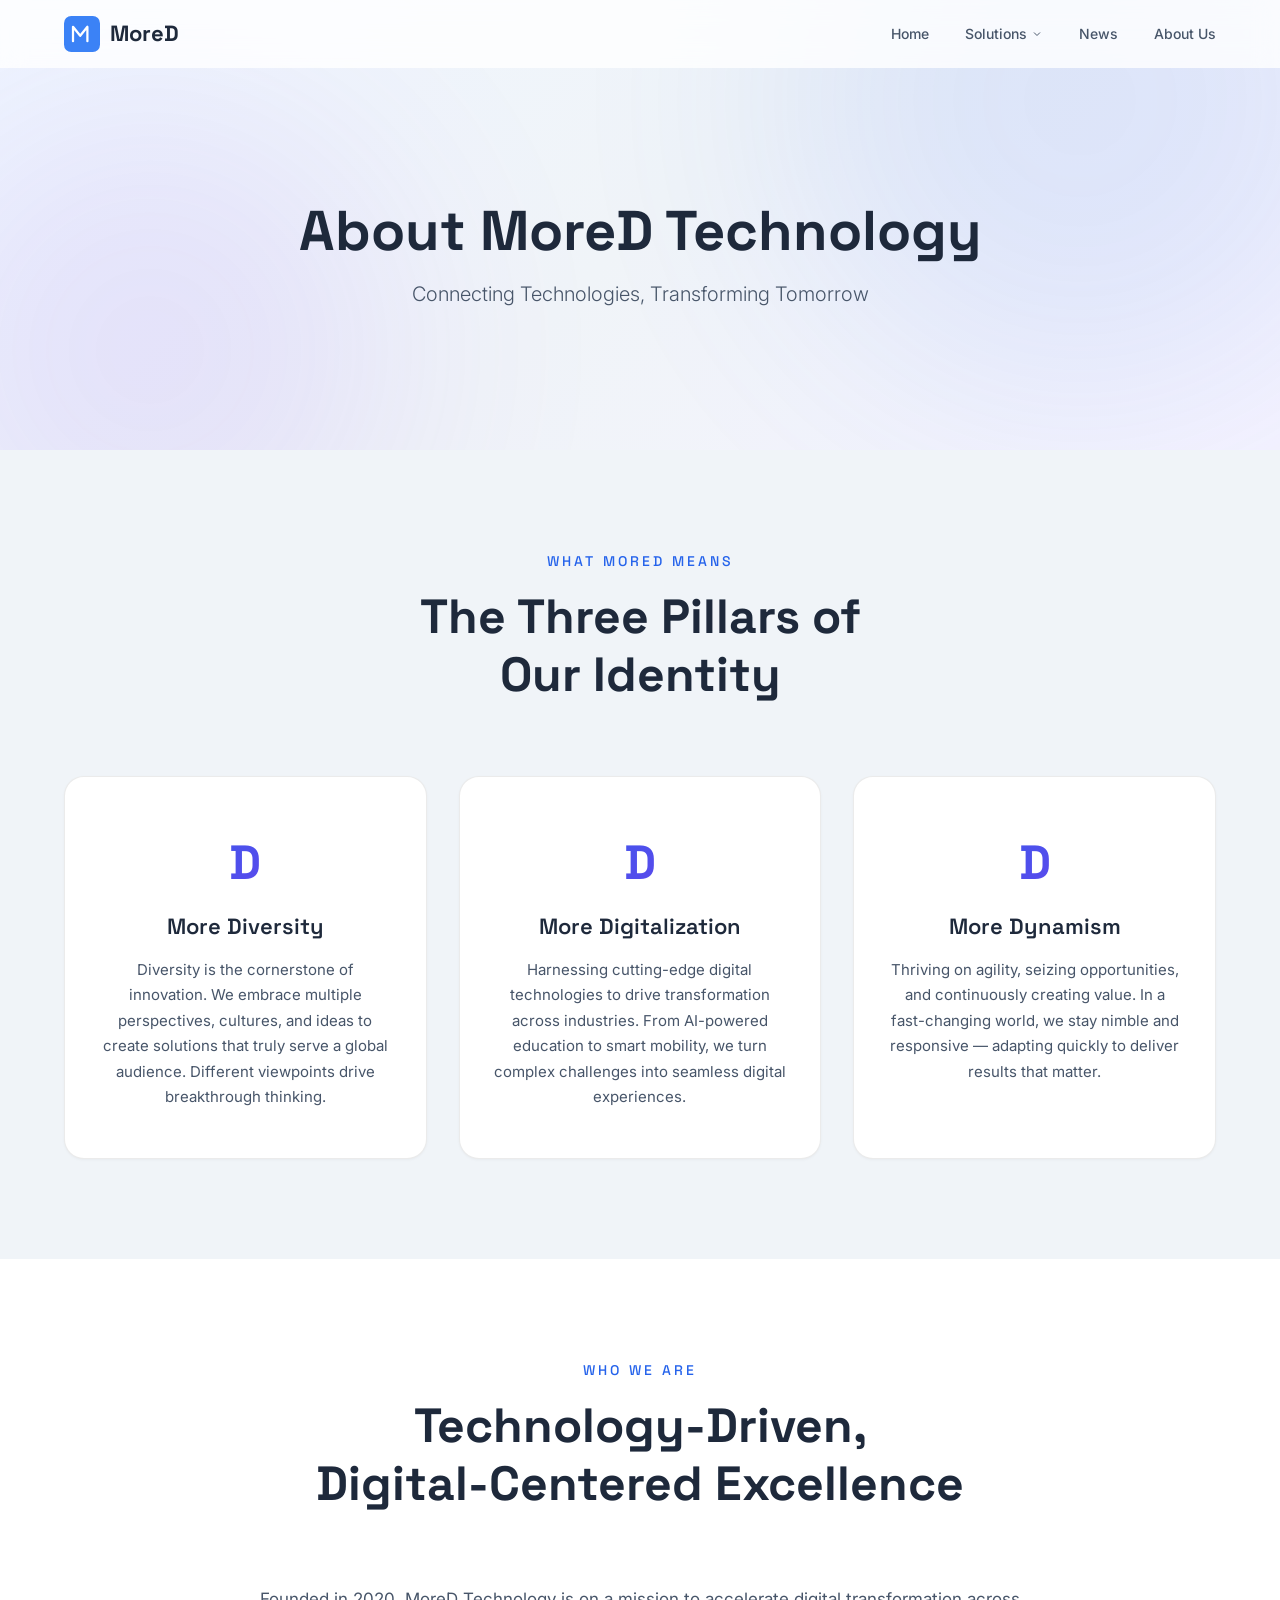
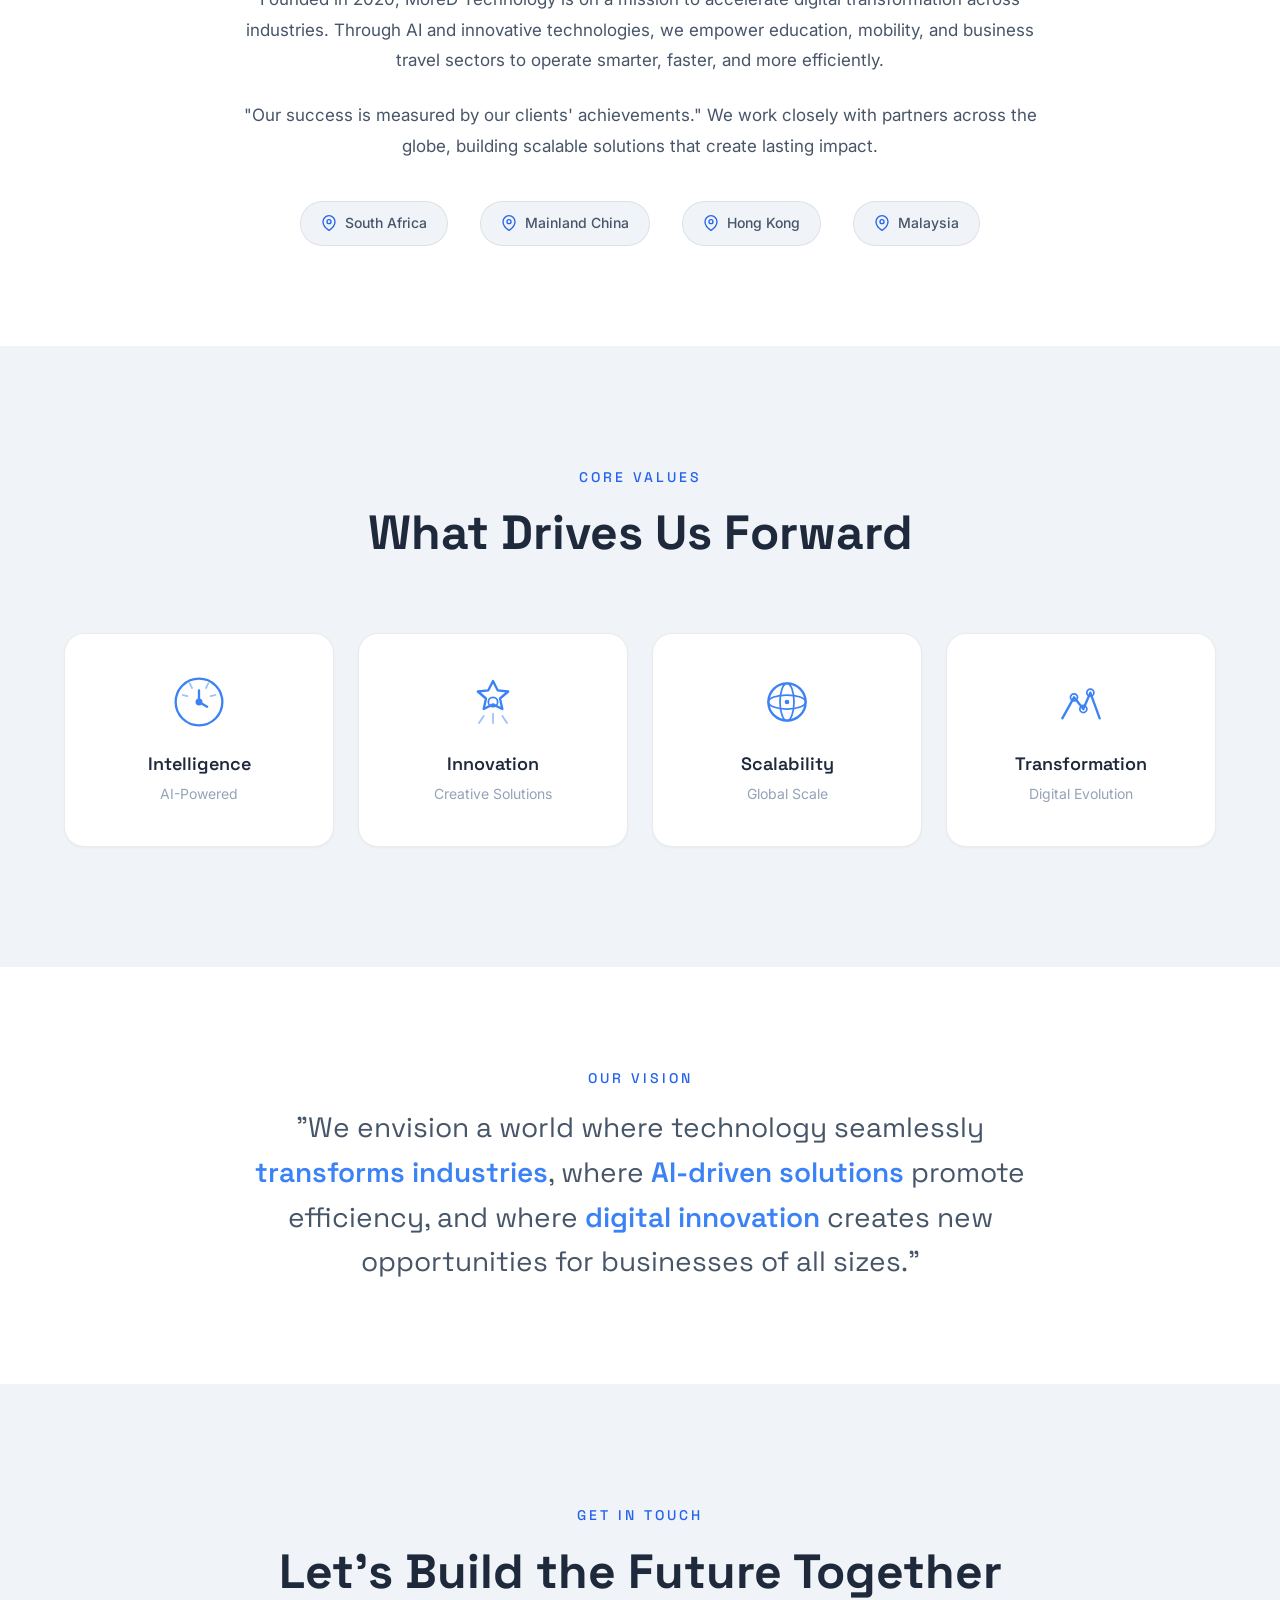
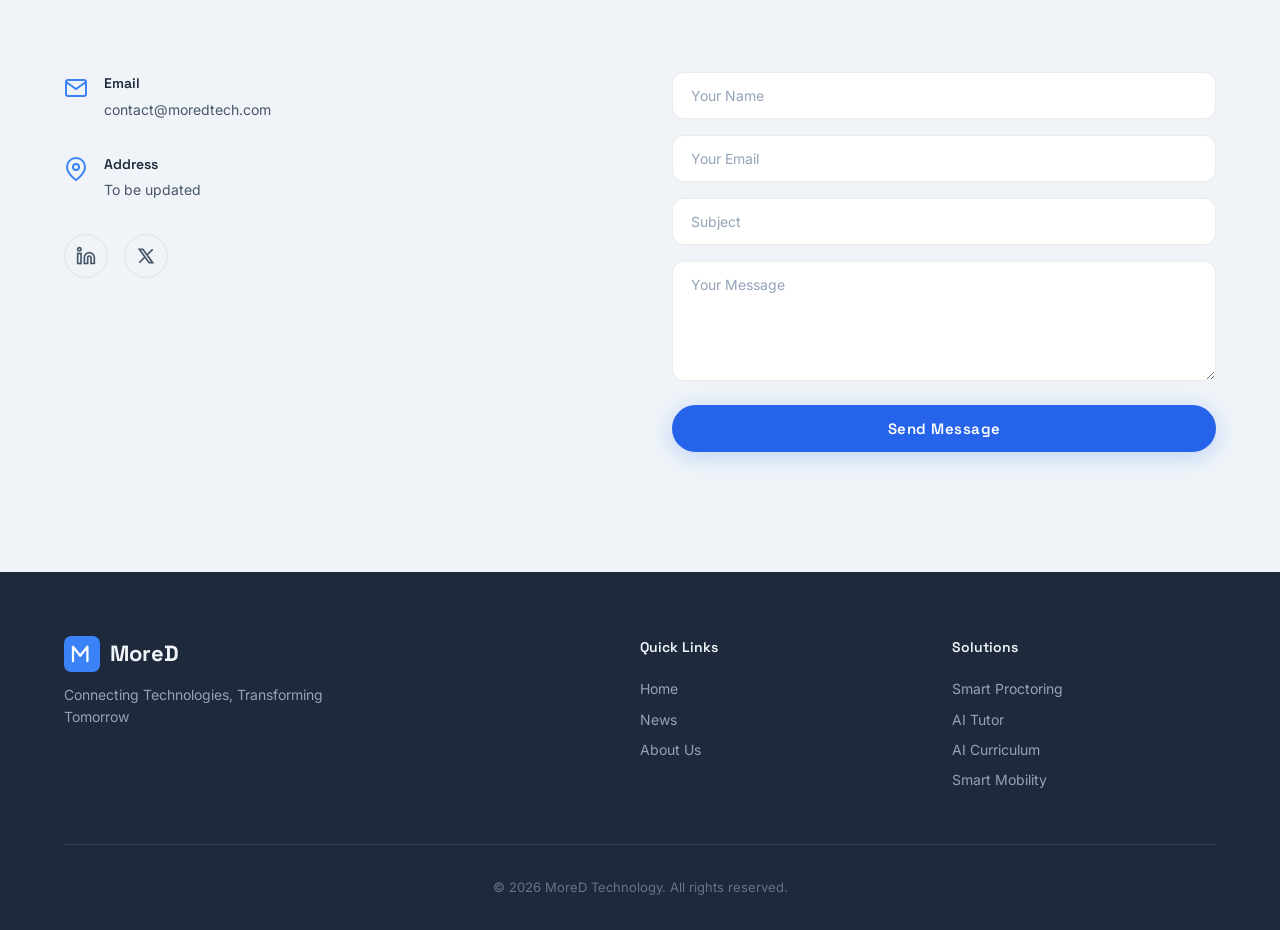
==== about.html @ 64ba4941 "MoreD Technology website - solutions with real data + news timeline gallery" ====
<!DOCTYPE html>
<html lang="en">
<head>
    <meta charset="UTF-8">
    <meta name="viewport" content="width=device-width, initial-scale=1.0">
    <title>About Us — MoreD Technology</title>
    <meta name="description" content="Learn about MoreD Technology — More Diversity, More Digitalization, More Dynamism. Connecting technologies, transforming tomorrow.">
    <link rel="preconnect" href="https://fonts.googleapis.com">
    <link rel="preconnect" href="https://fonts.gstatic.com" crossorigin>
    <link href="https://fonts.googleapis.com/css2?family=Inter:wght@300;400;500;600;700&family=Space+Grotesk:wght@400;500;600;700&display=swap" rel="stylesheet">
    <link rel="stylesheet" href="css/style.css">
    <link rel="stylesheet" href="css/solution.css">
    <style>
        /* About Page Specific Styles */
        .about-hero {
            position: relative;
            min-height: 50vh;
            display: flex;
            align-items: center;
            justify-content: center;
            overflow: hidden;
            background: linear-gradient(135deg, #eff6ff 0%, #f0f4f8 50%, #f5f3ff 100%);
        }

        .about-hero-bg {
            position: absolute;
            inset: 0;
            overflow: hidden;
        }

        .about-hero-bg .hero-gradient {
            opacity: 0.1;
        }

        .about-hero-content {
            position: relative;
            z-index: 1;
            text-align: center;
            padding: 120px 24px 60px;
            max-width: 800px;
            margin: 0 auto;
        }

        .about-hero-title {
            font-family: var(--font-heading);
            font-size: clamp(36px, 6vw, 56px);
            font-weight: 700;
            line-height: 1.1;
            margin-bottom: 16px;
            color: var(--text-primary);
        }

        .about-hero-subtitle {
            font-size: clamp(16px, 2.5vw, 20px);
            color: var(--text-secondary);
            font-weight: 300;
        }

        /* MoreD Meaning Section */
        .meaning-section {
            background: var(--bg-secondary);
            padding: 100px 0;
        }

        .meaning-grid {
            display: grid;
            grid-template-columns: repeat(3, 1fr);
            gap: 32px;
            margin-top: 64px;
        }

        .meaning-card {
            text-align: center;
            padding: 48px 32px;
            background: #ffffff;
            border: 1px solid var(--border);
            border-radius: var(--radius-lg);
            transition: var(--transition);
            position: relative;
            overflow: hidden;
            box-shadow: 0 1px 3px rgba(0, 0, 0, 0.04);
        }

        .meaning-card::before {
            content: '';
            position: absolute;
            top: 0;
            left: 0;
            right: 0;
            height: 3px;
            background: linear-gradient(90deg, var(--gradient-1), var(--gradient-2));
            opacity: 0;
            transition: var(--transition);
        }

        .meaning-card:hover {
            background: rgba(37, 99, 235, 0.04);
            border-color: rgba(37, 99, 235, 0.2);
            transform: translateY(-4px);
        }

        .meaning-card:hover::before {
            opacity: 1;
        }

        .meaning-letter {
            font-family: var(--font-heading);
            font-size: 48px;
            font-weight: 700;
            background: linear-gradient(135deg, var(--accent) 0%, var(--gradient-2) 100%);
            -webkit-background-clip: text;
            -webkit-text-fill-color: transparent;
            background-clip: text;
            margin-bottom: 8px;
        }

        .meaning-card h3 {
            font-family: var(--font-heading);
            font-size: 22px;
            font-weight: 600;
            margin-bottom: 12px;
            color: var(--text-primary);
        }

        .meaning-card p {
            font-size: 15px;
            color: var(--text-secondary);
            line-height: 1.7;
        }

        /* Company Info Section */
        .company-section {
            background: var(--bg-primary);
            padding: 100px 0;
        }

        .company-content {
            max-width: 800px;
            margin: 0 auto;
            text-align: center;
        }

        .company-content p {
            font-size: 17px;
            color: var(--text-secondary);
            line-height: 1.8;
            margin-bottom: 24px;
        }

        .company-locations {
            display: flex;
            justify-content: center;
            flex-wrap: wrap;
            gap: 16px 32px;
            margin-top: 40px;
        }

        .location-tag {
            display: flex;
            align-items: center;
            gap: 8px;
            padding: 10px 20px;
            background: var(--bg-secondary);
            border: 1px solid var(--border);
            border-radius: 50px;
            font-size: 14px;
            color: var(--text-secondary);
            font-weight: 500;
        }

        .location-tag svg {
            width: 16px;
            height: 16px;
            color: var(--accent);
        }

        @media (max-width: 768px) {
            .meaning-grid {
                grid-template-columns: 1fr;
            }

            .meaning-card {
                padding: 36px 24px;
            }
        }
    </style>
</head>
<body>
    <!-- Header -->
    <header class="header" id="header">
        <div class="header-container">
            <a href="index.html" class="logo">
                <svg class="logo-icon" viewBox="0 0 40 40" fill="none" xmlns="http://www.w3.org/2000/svg">
                    <rect width="40" height="40" rx="8" fill="#3b82f6"/>
                    <path d="M10 28V12l8 10 8-10v16" stroke="#fff" stroke-width="2.5" stroke-linecap="round" stroke-linejoin="round"/>
                </svg>
                <span class="logo-text">MoreD</span>
            </a>
            <nav class="nav">
                <a href="index.html" class="nav-link">Home</a>
                <div class="nav-item">
                    <a href="index.html#solutions" class="nav-link">Solutions <svg class="dropdown-arrow" viewBox="0 0 24 24" fill="none" stroke="currentColor" stroke-width="2"><path d="M6 9l6 6 6-6"/></svg></a>
                    <div class="dropdown-menu">
                        <div class="dropdown-group-title">AI + Education</div>
                        <a href="solutions/smart-proctoring.html" class="dropdown-link">Smart Proctoring</a>
                        <a href="solutions/ai-tutor.html" class="dropdown-link">AI Tutor</a>
                        <a href="solutions/ai-curriculum.html" class="dropdown-link">AI Curriculum</a>
                        <div class="dropdown-divider"></div>
                        <div class="dropdown-group-title">Smart Mobility</div>
                        <a href="solutions/ride-hailing.html" class="dropdown-link">Ride-Hailing Platform <span class="badge-soon">Coming Soon</span></a>
                        <div class="dropdown-divider"></div>
                        <div class="dropdown-group-title">Online Travel</div>
                        <a href="solutions/business-travel.html" class="dropdown-link">Business Travel Platform <span class="badge-soon">Coming Soon</span></a>
                    </div>
                </div>
                <a href="news.html" class="nav-link">News</a>
                <a href="about.html" class="nav-link active">About Us</a>
            </nav>
            <button class="mobile-toggle" id="mobile-toggle" aria-label="Toggle navigation">
                <span></span>
                <span></span>
                <span></span>
            </button>
        </div>
    </header>

    <!-- Mobile Nav -->
    <div class="mobile-nav" id="mobile-nav">
        <a href="index.html" class="mobile-nav-link">Home</a>
        <div class="mobile-nav-item">
            <button class="mobile-nav-toggle" id="mobile-solutions-toggle">Solutions <svg class="dropdown-arrow" viewBox="0 0 24 24" fill="none" stroke="currentColor" stroke-width="2"><path d="M6 9l6 6 6-6"/></svg></button>
            <div class="mobile-submenu" id="mobile-submenu">
                <span class="mobile-submenu-title">AI + Education</span>
                <a href="solutions/smart-proctoring.html">Smart Proctoring</a>
                <a href="solutions/ai-tutor.html">AI Tutor</a>
                <a href="solutions/ai-curriculum.html">AI Curriculum</a>
                <span class="mobile-submenu-title">Smart Mobility</span>
                <a href="solutions/ride-hailing.html">Ride-Hailing Platform</a>
                <span class="mobile-submenu-title">Online Travel</span>
                <a href="solutions/business-travel.html">Business Travel Platform</a>
            </div>
        </div>
        <a href="news.html" class="mobile-nav-link">News</a>
        <a href="about.html" class="mobile-nav-link">About Us</a>
    </div>

    <!-- Hero -->
    <section class="about-hero">
        <div class="about-hero-bg">
            <div class="hero-gradient hero-gradient-1"></div>
            <div class="hero-gradient hero-gradient-2"></div>
        </div>
        <div class="about-hero-content">
            <h1 class="about-hero-title fade-in">About MoreD Technology</h1>
            <p class="about-hero-subtitle fade-in">Connecting Technologies, Transforming Tomorrow</p>
        </div>
    </section>

    <!-- MoreD Meaning -->
    <section class="meaning-section">
        <div class="container">
            <div class="section-header">
                <p class="section-tag fade-in">What MoreD Means</p>
                <h2 class="section-title fade-in">The Three Pillars of<br>Our Identity</h2>
            </div>
            <div class="meaning-grid">
                <div class="meaning-card fade-in">
                    <div class="meaning-letter">D</div>
                    <h3>More Diversity</h3>
                    <p>Diversity is the cornerstone of innovation. We embrace multiple perspectives, cultures, and ideas to create solutions that truly serve a global audience. Different viewpoints drive breakthrough thinking.</p>
                </div>
                <div class="meaning-card fade-in">
                    <div class="meaning-letter">D</div>
                    <h3>More Digitalization</h3>
                    <p>Harnessing cutting-edge digital technologies to drive transformation across industries. From AI-powered education to smart mobility, we turn complex challenges into seamless digital experiences.</p>
                </div>
                <div class="meaning-card fade-in">
                    <div class="meaning-letter">D</div>
                    <h3>More Dynamism</h3>
                    <p>Thriving on agility, seizing opportunities, and continuously creating value. In a fast-changing world, we stay nimble and responsive — adapting quickly to deliver results that matter.</p>
                </div>
            </div>
        </div>
    </section>

    <!-- Company Overview -->
    <section class="company-section">
        <div class="container">
            <div class="section-header">
                <p class="section-tag fade-in">Who We Are</p>
                <h2 class="section-title fade-in">Technology-Driven,<br>Digital-Centered Excellence</h2>
            </div>
            <div class="company-content">
                <p class="fade-in">Founded in 2020, MoreD Technology is on a mission to accelerate digital transformation across industries. Through AI and innovative technologies, we empower education, mobility, and business travel sectors to operate smarter, faster, and more efficiently.</p>
                <p class="fade-in">"Our success is measured by our clients' achievements." We work closely with partners across the globe, building scalable solutions that create lasting impact.</p>
                <div class="company-locations fade-in">
                    <span class="location-tag">
                        <svg viewBox="0 0 24 24" fill="none" stroke="currentColor" stroke-width="2"><path d="M21 10c0 7-9 13-9 13s-9-6-9-13a9 9 0 0118 0z"/><circle cx="12" cy="10" r="3"/></svg>
                        South Africa
                    </span>
                    <span class="location-tag">
                        <svg viewBox="0 0 24 24" fill="none" stroke="currentColor" stroke-width="2"><path d="M21 10c0 7-9 13-9 13s-9-6-9-13a9 9 0 0118 0z"/><circle cx="12" cy="10" r="3"/></svg>
                        Mainland China
                    </span>
                    <span class="location-tag">
                        <svg viewBox="0 0 24 24" fill="none" stroke="currentColor" stroke-width="2"><path d="M21 10c0 7-9 13-9 13s-9-6-9-13a9 9 0 0118 0z"/><circle cx="12" cy="10" r="3"/></svg>
                        Hong Kong
                    </span>
                    <span class="location-tag">
                        <svg viewBox="0 0 24 24" fill="none" stroke="currentColor" stroke-width="2"><path d="M21 10c0 7-9 13-9 13s-9-6-9-13a9 9 0 0118 0z"/><circle cx="12" cy="10" r="3"/></svg>
                        Malaysia
                    </span>
                </div>
            </div>
        </div>
    </section>

    <!-- Core Values -->
    <section class="section about" id="values">
        <div class="container">
            <div class="section-header">
                <p class="section-tag fade-in">Core Values</p>
                <h2 class="section-title fade-in">What Drives Us Forward</h2>
            </div>
            <div class="about-content">
                <div class="about-grid">
                    <div class="about-card fade-in">
                        <div class="about-card-icon">
                            <svg viewBox="0 0 48 48" fill="none" xmlns="http://www.w3.org/2000/svg">
                                <circle cx="24" cy="24" r="20" stroke="#3b82f6" stroke-width="2"/>
                                <path d="M24 14v10l7 4" stroke="#3b82f6" stroke-width="2" stroke-linecap="round"/>
                                <circle cx="24" cy="24" r="3" fill="#3b82f6"/>
                                <path d="M16 8l2 4M32 8l-2 4M10 18l4 1M38 18l-4 1" stroke="#3b82f6" stroke-width="1.5" stroke-linecap="round" opacity="0.5"/>
                            </svg>
                        </div>
                        <h3>Intelligence</h3>
                        <p>AI-Powered</p>
                    </div>
                    <div class="about-card fade-in">
                        <div class="about-card-icon">
                            <svg viewBox="0 0 48 48" fill="none" xmlns="http://www.w3.org/2000/svg">
                                <path d="M24 6l4 8 9 1-7 6 2 9-8-4-8 4 2-9-7-6 9-1z" stroke="#3b82f6" stroke-width="2" stroke-linejoin="round"/>
                                <circle cx="24" cy="24" r="4" stroke="#3b82f6" stroke-width="1.5"/>
                                <path d="M24 34v8M16 36l-4 6M32 36l4 6" stroke="#3b82f6" stroke-width="1.5" stroke-linecap="round" opacity="0.5"/>
                            </svg>
                        </div>
                        <h3>Innovation</h3>
                        <p>Creative Solutions</p>
                    </div>
                    <div class="about-card fade-in">
                        <div class="about-card-icon">
                            <svg viewBox="0 0 48 48" fill="none" xmlns="http://www.w3.org/2000/svg">
                                <circle cx="24" cy="24" r="16" stroke="#3b82f6" stroke-width="2"/>
                                <ellipse cx="24" cy="24" rx="16" ry="6" stroke="#3b82f6" stroke-width="1.5"/>
                                <ellipse cx="24" cy="24" rx="6" ry="16" stroke="#3b82f6" stroke-width="1.5"/>
                                <circle cx="24" cy="24" r="2" fill="#3b82f6"/>
                            </svg>
                        </div>
                        <h3>Scalability</h3>
                        <p>Global Scale</p>
                    </div>
                    <div class="about-card fade-in">
                        <div class="about-card-icon">
                            <svg viewBox="0 0 48 48" fill="none" xmlns="http://www.w3.org/2000/svg">
                                <path d="M8 38L18 20l8 10 6-14 8 22" stroke="#3b82f6" stroke-width="2" stroke-linecap="round" stroke-linejoin="round"/>
                                <circle cx="18" cy="20" r="3" stroke="#3b82f6" stroke-width="1.5"/>
                                <circle cx="26" cy="30" r="3" stroke="#3b82f6" stroke-width="1.5"/>
                                <circle cx="32" cy="16" r="3" stroke="#3b82f6" stroke-width="1.5"/>
                            </svg>
                        </div>
                        <h3>Transformation</h3>
                        <p>Digital Evolution</p>
                    </div>
                </div>
            </div>
        </div>
    </section>

    <!-- Vision -->
    <section class="section vision">
        <div class="container">
            <div class="vision-content fade-in">
                <p class="section-tag">Our Vision</p>
                <blockquote class="vision-quote">
                    "We envision a world where technology seamlessly <strong>transforms industries</strong>, where <strong>AI-driven solutions</strong> promote efficiency, and where <strong>digital innovation</strong> creates new opportunities for businesses of all sizes."
                </blockquote>
            </div>
        </div>
    </section>

    <!-- Contact Section -->
    <section class="section contact" id="contact">
        <div class="container">
            <div class="section-header">
                <p class="section-tag fade-in">Get in Touch</p>
                <h2 class="section-title fade-in">Let's Build the Future Together</h2>
            </div>
            <div class="contact-grid">
                <div class="contact-info fade-in">
                    <div class="contact-item">
                        <div class="contact-item-icon">
                            <svg viewBox="0 0 24 24" fill="none" stroke="#3b82f6" stroke-width="2">
                                <path d="M4 4h16c1.1 0 2 .9 2 2v12c0 1.1-.9 2-2 2H4c-1.1 0-2-.9-2-2V6c0-1.1.9-2 2-2z"/>
                                <path d="M22 6l-10 7L2 6"/>
                            </svg>
                        </div>
                        <div>
                            <h4>Email</h4>
                            <p>contact@moredtech.com</p>
                        </div>
                    </div>
                    <div class="contact-item">
                        <div class="contact-item-icon">
                            <svg viewBox="0 0 24 24" fill="none" stroke="#3b82f6" stroke-width="2">
                                <path d="M21 10c0 7-9 13-9 13s-9-6-9-13a9 9 0 0118 0z"/>
                                <circle cx="12" cy="10" r="3"/>
                            </svg>
                        </div>
                        <div>
                            <h4>Address</h4>
                            <p>To be updated</p>
                        </div>
                    </div>
                    <div class="contact-socials">
                        <a href="#" class="social-link" aria-label="LinkedIn">
                            <svg viewBox="0 0 24 24" fill="none" stroke="currentColor" stroke-width="2">
                                <path d="M16 8a6 6 0 016 6v7h-4v-7a2 2 0 00-4 0v7h-4v-7a6 6 0 016-6z"/>
                                <rect x="2" y="9" width="4" height="12"/>
                                <circle cx="4" cy="4" r="2"/>
                            </svg>
                        </a>
                        <a href="#" class="social-link" aria-label="Twitter">
                            <svg viewBox="0 0 24 24" fill="none" stroke="currentColor" stroke-width="2">
                                <path d="M4 4l11.733 16H20L8.267 4H4zM4 20l6.768-6.768M13.232 10.768L20 4"/>
                            </svg>
                        </a>
                    </div>
                </div>
                <form class="contact-form fade-in" id="contact-form">
                    <div class="form-group">
                        <input type="text" id="name" name="name" placeholder="Your Name" required>
                    </div>
                    <div class="form-group">
                        <input type="email" id="email" name="email" placeholder="Your Email" required>
                    </div>
                    <div class="form-group">
                        <input type="text" id="subject" name="subject" placeholder="Subject">
                    </div>
                    <div class="form-group">
                        <textarea id="message" name="message" rows="5" placeholder="Your Message" required></textarea>
                    </div>
                    <button type="submit" class="btn btn-primary btn-full">Send Message</button>
                </form>
            </div>
        </div>
    </section>

    <!-- Footer -->
    <footer class="footer">
        <div class="container">
            <div class="footer-grid">
                <div class="footer-brand">
                    <a href="index.html" class="logo">
                        <svg class="logo-icon" viewBox="0 0 40 40" fill="none" xmlns="http://www.w3.org/2000/svg">
                            <rect width="40" height="40" rx="8" fill="#3b82f6"/>
                            <path d="M10 28V12l8 10 8-10v16" stroke="#fff" stroke-width="2.5" stroke-linecap="round" stroke-linejoin="round"/>
                        </svg>
                        <span class="logo-text">MoreD</span>
                    </a>
                    <p class="footer-tagline">Connecting Technologies, Transforming Tomorrow</p>
                </div>
                <div class="footer-links">
                    <h4>Quick Links</h4>
                    <a href="index.html">Home</a>
                    <a href="news.html">News</a>
                    <a href="about.html">About Us</a>
                </div>
                <div class="footer-links">
                    <h4>Solutions</h4>
                    <a href="solutions/smart-proctoring.html">Smart Proctoring</a>
                    <a href="solutions/ai-tutor.html">AI Tutor</a>
                    <a href="solutions/ai-curriculum.html">AI Curriculum</a>
                    <a href="solutions/ride-hailing.html">Smart Mobility</a>
                </div>
            </div>
            <div class="footer-bottom">
                <p>&copy; 2026 MoreD Technology. All rights reserved.</p>
            </div>
        </div>
    </footer>

    <script src="js/main.js"></script>
</body>
</html>
---- css/style.css ----
/* ===========================
   CSS Variables & Reset
   =========================== */
:root {
    --bg-primary: #ffffff;
    --bg-secondary: #f0f4f8;
    --bg-card: #ffffff;
    --bg-card-hover: #f0f4f8;
    --text-primary: #1e293b;
    --text-secondary: #475569;
    --text-muted: #94a3b8;
    --accent: #2563eb;
    --accent-light: #3b82f6;
    --accent-dark: #1d4ed8;
    --gradient-1: #2563eb;
    --gradient-2: #7c3aed;
    --gradient-3: #0891b2;
    --border: rgba(0, 0, 0, 0.08);
    --radius: 12px;
    --radius-lg: 20px;
    --transition: 0.3s cubic-bezier(0.4, 0, 0.2, 1);
    --font-body: 'Inter', -apple-system, BlinkMacSystemFont, sans-serif;
    --font-heading: 'Space Grotesk', 'Inter', sans-serif;
}

*,
*::before,
*::after {
    margin: 0;
    padding: 0;
    box-sizing: border-box;
}

html {
    scroll-behavior: smooth;
    scroll-padding-top: 80px;
}

body {
    font-family: var(--font-body);
    background: var(--bg-primary);
    color: var(--text-primary);
    line-height: 1.6;
    -webkit-font-smoothing: antialiased;
    overflow-x: hidden;
}

a {
    color: inherit;
    text-decoration: none;
}

img {
    max-width: 100%;
    display: block;
}

/* ===========================
   Layout
   =========================== */
.container {
    max-width: 1200px;
    margin: 0 auto;
    padding: 0 24px;
}

.section {
    padding: 120px 0;
    position: relative;
}

.section-header {
    text-align: center;
    margin-bottom: 72px;
}

.section-tag {
    font-family: var(--font-heading);
    font-size: 14px;
    font-weight: 500;
    text-transform: uppercase;
    letter-spacing: 3px;
    color: var(--accent);
    margin-bottom: 16px;
}

.section-title {
    font-family: var(--font-heading);
    font-size: clamp(32px, 5vw, 48px);
    font-weight: 700;
    line-height: 1.2;
    color: var(--text-primary);
}

/* ===========================
   Buttons
   =========================== */
.btn {
    display: inline-flex;
    align-items: center;
    justify-content: center;
    padding: 14px 32px;
    font-family: var(--font-heading);
    font-size: 15px;
    font-weight: 600;
    border-radius: 50px;
    border: none;
    cursor: pointer;
    transition: var(--transition);
    letter-spacing: 0.5px;
}

.btn-primary {
    background: var(--accent);
    color: #fff;
    box-shadow: 0 4px 24px rgba(59, 130, 246, 0.3);
}

.btn-primary:hover {
    background: var(--accent-light);
    box-shadow: 0 8px 32px rgba(59, 130, 246, 0.4);
    transform: translateY(-2px);
}

.btn-full {
    width: 100%;
}

/* ===========================
   Header
   =========================== */
.header {
    position: fixed;
    top: 0;
    left: 0;
    right: 0;
    z-index: 1000;
    padding: 16px 0;
    transition: var(--transition);
    background: rgba(255, 255, 255, 0.8);
    backdrop-filter: blur(12px);
    -webkit-backdrop-filter: blur(12px);
}

.page-home .header {
    background: transparent;
    backdrop-filter: none;
    -webkit-backdrop-filter: none;
}

.header.scrolled {
    background: rgba(255, 255, 255, 0.9);
    backdrop-filter: blur(20px);
    -webkit-backdrop-filter: blur(20px);
    border-bottom: 1px solid var(--border);
    padding: 12px 0;
    box-shadow: 0 1px 12px rgba(0, 0, 0, 0.06);
}

.header-container {
    max-width: 1200px;
    margin: 0 auto;
    padding: 0 24px;
    display: flex;
    align-items: center;
    justify-content: space-between;
}

.logo {
    display: flex;
    align-items: center;
    gap: 10px;
}

.logo-icon {
    width: 36px;
    height: 36px;
}

.logo-text {
    font-family: var(--font-heading);
    font-size: 22px;
    font-weight: 700;
    color: var(--text-primary);
    transition: var(--transition);
}

.page-home .logo-text {
    color: #ffffff;
}

.page-home .header.scrolled .logo-text {
    color: var(--text-primary);
}

.footer .logo-text {
    color: #f1f5f9;
}

.nav {
    display: flex;
    align-items: center;
    gap: 36px;
}

.nav-link {
    font-size: 14px;
    font-weight: 500;
    color: var(--text-secondary);
    transition: var(--transition);
    position: relative;
}

/* On homepage, header floats over dark hero — use white text */
.page-home .nav-link {
    color: rgba(255, 255, 255, 0.75);
}

.page-home .header.scrolled .nav-link {
    color: var(--text-secondary);
}

.page-home .header.scrolled .nav-link:hover,
.page-home .header.scrolled .nav-link.active {
    color: var(--text-primary);
}

.nav-link::after {
    content: '';
    position: absolute;
    bottom: -4px;
    left: 0;
    width: 0;
    height: 2px;
    background: var(--accent);
    transition: var(--transition);
}

.nav-link:hover,
.nav-link.active {
    color: var(--text-primary);
}

.page-home .nav-link:hover,
.page-home .nav-link.active {
    color: #ffffff;
}

.nav-link:hover::after,
.nav-link.active::after {
    width: 100%;
}

/* Dropdown Menu */
.nav-item {
    position: relative;
}

.nav-item .nav-link {
    display: flex;
    align-items: center;
    gap: 4px;
}

.nav-link .dropdown-arrow {
    width: 12px;
    height: 12px;
    transition: transform 0.3s ease;
}

.nav-item:hover .dropdown-arrow {
    transform: rotate(180deg);
}

.dropdown-menu {
    position: absolute;
    top: calc(100% + 12px);
    left: 50%;
    transform: translateX(-50%);
    min-width: 280px;
    background: rgba(255, 255, 255, 0.98);
    backdrop-filter: blur(20px);
    -webkit-backdrop-filter: blur(20px);
    border: 1px solid var(--border);
    border-radius: var(--radius);
    padding: 16px 0;
    opacity: 0;
    visibility: hidden;
    transform: translateX(-50%) translateY(8px);
    transition: opacity 0.25s ease, transform 0.25s ease, visibility 0.25s ease;
    pointer-events: none;
    box-shadow: 0 12px 40px rgba(0, 0, 0, 0.1);
}

/* Invisible bridge to fill the gap between nav-link and dropdown */
.dropdown-menu::before {
    content: '';
    position: absolute;
    top: -16px;
    left: 0;
    right: 0;
    height: 16px;
}

.nav-item:hover .dropdown-menu {
    opacity: 1;
    visibility: visible;
    transform: translateX(-50%) translateY(0);
    pointer-events: all;
}

.dropdown-group-title {
    font-family: var(--font-heading);
    font-size: 11px;
    font-weight: 600;
    text-transform: uppercase;
    letter-spacing: 1.5px;
    color: var(--text-muted);
    padding: 8px 20px 6px;
    margin-top: 4px;
}

.dropdown-group-title:first-child {
    margin-top: 0;
}

.dropdown-link {
    display: flex;
    align-items: center;
    justify-content: space-between;
    padding: 8px 20px;
    font-size: 14px;
    font-weight: 500;
    color: var(--text-secondary);
    transition: var(--transition);
}

.dropdown-link:hover {
    color: var(--accent);
    background: rgba(37, 99, 235, 0.06);
}

.dropdown-link .badge-soon {
    font-size: 10px;
    font-weight: 600;
    text-transform: uppercase;
    letter-spacing: 0.5px;
    color: var(--accent);
    opacity: 0.7;
}

.dropdown-divider {
    height: 1px;
    background: var(--border);
    margin: 8px 0;
}

/* Mobile Solutions Submenu */
.mobile-nav-item {
    display: flex;
    flex-direction: column;
    align-items: center;
}

.mobile-nav-toggle {
    font-family: var(--font-heading);
    font-size: 28px;
    font-weight: 600;
    color: var(--text-secondary);
    transition: var(--transition);
    background: none;
    border: none;
    cursor: pointer;
    display: flex;
    align-items: center;
    gap: 8px;
}

.mobile-nav-toggle:hover {
    color: var(--accent);
}

.mobile-nav-toggle .dropdown-arrow {
    width: 16px;
    height: 16px;
    transition: transform 0.3s ease;
}

.mobile-nav-toggle.active .dropdown-arrow {
    transform: rotate(180deg);
}

.mobile-submenu {
    display: none;
    flex-direction: column;
    align-items: center;
    gap: 12px;
    margin-top: 16px;
    padding: 16px 32px;
    background: var(--bg-secondary);
    border-radius: var(--radius);
}

.mobile-submenu.active {
    display: flex;
}

.mobile-submenu-title {
    font-size: 12px;
    font-weight: 600;
    text-transform: uppercase;
    letter-spacing: 1.5px;
    color: var(--text-muted);
    margin-top: 8px;
}

.mobile-submenu-title:first-child {
    margin-top: 0;
}

.mobile-submenu a {
    font-size: 18px;
    font-weight: 500;
    color: var(--text-secondary);
    transition: var(--transition);
}

.mobile-submenu a:hover {
    color: var(--accent);
}

/* Mobile Toggle */
.mobile-toggle {
    display: none;
    flex-direction: column;
    gap: 5px;
    background: none;
    border: none;
    cursor: pointer;
    padding: 4px;
}

.mobile-toggle span {
    width: 24px;
    height: 2px;
    background: var(--text-primary);
    transition: var(--transition);
    border-radius: 2px;
}

.page-home .mobile-toggle span {
    background: #ffffff;
}

.page-home .header.scrolled .mobile-toggle span {
    background: var(--text-primary);
}

.mobile-toggle.active span:nth-child(1) {
    transform: rotate(45deg) translate(5px, 5px);
}

.mobile-toggle.active span:nth-child(2) {
    opacity: 0;
}

.mobile-toggle.active span:nth-child(3) {
    transform: rotate(-45deg) translate(5px, -5px);
}

/* Mobile Nav */
.mobile-nav {
    display: none;
    position: fixed;
    top: 0;
    left: 0;
    right: 0;
    bottom: 0;
    z-index: 999;
    background: rgba(255, 255, 255, 0.98);
    flex-direction: column;
    align-items: center;
    justify-content: center;
    gap: 32px;
    opacity: 0;
    pointer-events: none;
    transition: opacity 0.3s ease;
}

.mobile-nav.active {
    opacity: 1;
    pointer-events: all;
}

.mobile-nav-link {
    font-family: var(--font-heading);
    font-size: 28px;
    font-weight: 600;
    color: var(--text-secondary);
    transition: var(--transition);
}

.mobile-nav-link:hover {
    color: var(--accent);
}

/* ===========================
   Hero Section
   =========================== */
.hero {
    position: relative;
    min-height: 100vh;
    display: flex;
    align-items: center;
    justify-content: center;
    overflow: hidden;
    background: #0f172a;
}

.hero-bg {
    position: absolute;
    inset: 0;
    overflow: hidden;
}

.hero-gradient {
    position: absolute;
    border-radius: 50%;
    filter: blur(120px);
    opacity: 0.5;
}

.hero-gradient-1 {
    width: 600px;
    height: 600px;
    background: var(--gradient-1);
    top: -200px;
    right: -100px;
    animation: float1 20s ease-in-out infinite;
}

.hero-gradient-2 {
    width: 500px;
    height: 500px;
    background: var(--gradient-2);
    bottom: -150px;
    left: -100px;
    animation: float2 25s ease-in-out infinite;
}

.hero-gradient-3 {
    width: 400px;
    height: 400px;
    background: var(--gradient-3);
    top: 50%;
    left: 50%;
    transform: translate(-50%, -50%);
    animation: float3 18s ease-in-out infinite;
}

@keyframes float1 {
    0%, 100% { transform: translate(0, 0) scale(1); }
    33% { transform: translate(-80px, 60px) scale(1.1); }
    66% { transform: translate(40px, -40px) scale(0.9); }
}

@keyframes float2 {
    0%, 100% { transform: translate(0, 0) scale(1); }
    33% { transform: translate(60px, -40px) scale(0.9); }
    66% { transform: translate(-40px, 80px) scale(1.1); }
}

@keyframes float3 {
    0%, 100% { transform: translate(-50%, -50%) scale(1); }
    50% { transform: translate(-40%, -60%) scale(1.15); }
}

.hero-content {
    position: relative;
    z-index: 1;
    text-align: center;
    padding: 0 24px;
    max-width: 800px;
}

.hero-title {
    font-family: var(--font-heading);
    font-size: clamp(36px, 7vw, 72px);
    font-weight: 700;
    line-height: 1.1;
    margin-bottom: 24px;
    background: linear-gradient(135deg, #fff 0%, #cbd5e1 100%);
    -webkit-background-clip: text;
    -webkit-text-fill-color: transparent;
    background-clip: text;
}

.hero-subtitle {
    font-size: clamp(16px, 2.5vw, 20px);
    color: rgba(255, 255, 255, 0.7);
    margin-bottom: 40px;
    font-weight: 300;
    line-height: 1.6;
}

.hero-scroll {
    position: absolute;
    bottom: 40px;
    left: 50%;
    transform: translateX(-50%);
    color: rgba(255, 255, 255, 0.4);
    animation: bounce 2s ease-in-out infinite;
}

@keyframes bounce {
    0%, 100% { transform: translateX(-50%) translateY(0); }
    50% { transform: translateX(-50%) translateY(10px); }
}

/* ===========================
   About Section
   =========================== */
.about {
    background: var(--bg-secondary);
}

.about-content {
    display: flex;
    flex-direction: column;
    gap: 64px;
}

.about-text {
    max-width: 700px;
    margin: 0 auto;
    text-align: center;
}

.about-lead {
    font-size: 18px;
    color: var(--text-secondary);
    line-height: 1.8;
    margin-bottom: 24px;
}

.about-quote {
    font-family: var(--font-heading);
    font-size: 20px;
    font-weight: 500;
    color: var(--accent);
    font-style: italic;
}

.about-grid {
    display: grid;
    grid-template-columns: repeat(4, 1fr);
    gap: 24px;
}

.about-card {
    text-align: center;
    padding: 40px 24px;
    background: #ffffff;
    border: 1px solid var(--border);
    border-radius: var(--radius-lg);
    transition: var(--transition);
    box-shadow: 0 1px 3px rgba(0, 0, 0, 0.04);
}

.about-card:hover {
    background: rgba(37, 99, 235, 0.04);
    border-color: rgba(37, 99, 235, 0.2);
    transform: translateY(-4px);
    box-shadow: 0 8px 24px rgba(0, 0, 0, 0.06);
}

.about-card-icon {
    width: 56px;
    height: 56px;
    margin: 0 auto 20px;
}

.about-card-icon svg {
    width: 100%;
    height: 100%;
}

.about-card h3 {
    font-family: var(--font-heading);
    font-size: 18px;
    font-weight: 600;
    margin-bottom: 4px;
}

.about-card p {
    font-size: 14px;
    color: var(--text-muted);
}

/* ===========================
   Vision Section
   =========================== */
.vision {
    background: var(--bg-primary);
    padding: 100px 0;
}

.vision-content {
    max-width: 800px;
    margin: 0 auto;
    text-align: center;
}

.vision-quote {
    font-family: var(--font-heading);
    font-size: clamp(20px, 3vw, 28px);
    font-weight: 400;
    line-height: 1.6;
    color: var(--text-secondary);
    border: none;
    padding: 0;
}

.vision-quote strong {
    color: var(--accent-light);
    font-weight: 600;
}

/* ===========================
   Solutions Section
   =========================== */
.solutions {
    background: var(--bg-secondary);
}

.solutions-group {
    margin-bottom: 64px;
}

.solutions-group:last-child {
    margin-bottom: 0;
}

.solutions-group-header {
    display: flex;
    align-items: center;
    gap: 20px;
    margin-bottom: 32px;
    padding-bottom: 24px;
    border-bottom: 1px solid var(--border);
}

.solutions-group-icon {
    width: 48px;
    height: 48px;
    flex-shrink: 0;
}

.solutions-group-icon svg {
    width: 100%;
    height: 100%;
}

.solutions-group-title {
    font-family: var(--font-heading);
    font-size: 24px;
    font-weight: 600;
}

.solutions-group-desc {
    font-size: 14px;
    color: var(--text-muted);
    margin-top: 2px;
}

.badge-coming-soon {
    margin-left: auto;
    padding: 6px 16px;
    font-size: 12px;
    font-weight: 600;
    text-transform: uppercase;
    letter-spacing: 1px;
    color: var(--accent);
    border: 1px solid var(--accent);
    border-radius: 50px;
    white-space: nowrap;
}

.solutions-cards {
    display: grid;
    grid-template-columns: repeat(3, 1fr);
    gap: 24px;
}

.solution-card {
    background: #ffffff;
    border: 1px solid var(--border);
    border-radius: var(--radius-lg);
    padding: 32px;
    transition: var(--transition);
    position: relative;
    overflow: hidden;
    box-shadow: 0 1px 3px rgba(0, 0, 0, 0.04);
}

.solution-card::before {
    content: '';
    position: absolute;
    top: 0;
    left: 0;
    right: 0;
    height: 3px;
    background: linear-gradient(90deg, var(--gradient-1), var(--gradient-2));
    opacity: 0;
    transition: var(--transition);
}

.solution-card:hover {
    background: rgba(37, 99, 235, 0.04);
    border-color: rgba(37, 99, 235, 0.2);
    transform: translateY(-4px);
    box-shadow: 0 8px 24px rgba(0, 0, 0, 0.06);
}

.solution-card:hover::before {
    opacity: 1;
}

.solution-card--link {
    display: block;
    cursor: pointer;
}

.solution-card-arrow {
    display: inline-block;
    margin-top: 12px;
    font-size: 13px;
    font-weight: 600;
    color: var(--accent);
    opacity: 0;
    transform: translateX(-8px);
    transition: var(--transition);
}

.solution-card--link:hover .solution-card-arrow {
    opacity: 1;
    transform: translateX(0);
}

.solution-card--coming-soon {
    opacity: 0.7;
}

.solution-card--coming-soon:hover {
    opacity: 0.85;
}

.solution-card-icon {
    width: 44px;
    height: 44px;
    margin-bottom: 20px;
}

.solution-card-icon svg {
    width: 100%;
    height: 100%;
}

.solution-card-title {
    font-family: var(--font-heading);
    font-size: 20px;
    font-weight: 600;
    margin-bottom: 4px;
}

.solution-card-subtitle {
    font-size: 13px;
    color: var(--accent);
    font-weight: 500;
    margin-bottom: 12px;
}

.solution-card-desc {
    font-size: 14px;
    color: var(--text-secondary);
    line-height: 1.7;
    margin-bottom: 16px;
}

.solution-card-features {
    list-style: none;
    display: flex;
    flex-direction: column;
    gap: 8px;
}

.solution-card-features li {
    font-size: 13px;
    color: var(--text-muted);
    padding-left: 16px;
    position: relative;
}

.solution-card-features li::before {
    content: '';
    position: absolute;
    left: 0;
    top: 7px;
    width: 6px;
    height: 6px;
    border-radius: 50%;
    background: var(--accent);
    opacity: 0.6;
}

/* ===========================
   Partners Section
   =========================== */
.partners {
    background: var(--bg-primary);
    overflow: hidden;
}

.partners-track-wrapper {
    overflow: hidden;
    mask-image: linear-gradient(to right, transparent, black 10%, black 90%, transparent);
    -webkit-mask-image: linear-gradient(to right, transparent, black 10%, black 90%, transparent);
}

.partners-track {
    display: flex;
    gap: 48px;
    animation: scroll-track 30s linear infinite;
    width: max-content;
}

@keyframes scroll-track {
    0% { transform: translateX(0); }
    100% { transform: translateX(-50%); }
}

.partner-logo {
    flex-shrink: 0;
}

.partner-placeholder {
    width: 160px;
    height: 80px;
    display: flex;
    align-items: center;
    justify-content: center;
    border: 1px dashed rgba(0, 0, 0, 0.12);
    border-radius: var(--radius);
    color: var(--text-muted);
    font-size: 13px;
    font-weight: 500;
    opacity: 0.6;
    transition: var(--transition);
}

.partner-placeholder:hover {
    opacity: 1;
    border-color: var(--accent);
    color: var(--accent);
}

/* ===========================
   Contact Section
   =========================== */
.contact {
    background: var(--bg-secondary);
}

.contact-grid {
    display: grid;
    grid-template-columns: 1fr 1fr;
    gap: 64px;
    align-items: start;
}

.contact-item {
    display: flex;
    align-items: flex-start;
    gap: 16px;
    margin-bottom: 32px;
}

.contact-item-icon {
    width: 24px;
    height: 24px;
    flex-shrink: 0;
    margin-top: 4px;
}

.contact-item-icon svg {
    width: 100%;
    height: 100%;
}

.contact-item h4 {
    font-family: var(--font-heading);
    font-size: 14px;
    font-weight: 600;
    margin-bottom: 4px;
    color: var(--text-primary);
}

.contact-item p {
    font-size: 14px;
    color: var(--text-secondary);
}

.contact-socials {
    display: flex;
    gap: 16px;
    margin-top: 32px;
}

.social-link {
    width: 44px;
    height: 44px;
    display: flex;
    align-items: center;
    justify-content: center;
    border: 1px solid var(--border);
    border-radius: 50%;
    color: var(--text-secondary);
    transition: var(--transition);
}

.social-link svg {
    width: 20px;
    height: 20px;
}

.social-link:hover {
    border-color: var(--accent);
    color: var(--accent);
    background: rgba(37, 99, 235, 0.06);
}

/* Form */
.contact-form {
    display: flex;
    flex-direction: column;
    gap: 16px;
}

.form-group input,
.form-group textarea {
    width: 100%;
    padding: 14px 18px;
    font-family: var(--font-body);
    font-size: 14px;
    color: var(--text-primary);
    background: #ffffff;
    border: 1px solid var(--border);
    border-radius: var(--radius);
    outline: none;
    transition: var(--transition);
}

.form-group input::placeholder,
.form-group textarea::placeholder {
    color: var(--text-muted);
}

.form-group input:focus,
.form-group textarea:focus {
    border-color: var(--accent);
    background: #ffffff;
    box-shadow: 0 0 0 3px rgba(37, 99, 235, 0.1);
}

.form-group textarea {
    resize: vertical;
    min-height: 120px;
}

/* ===========================
   Footer
   =========================== */
.footer {
    background: #1e293b;
    padding: 64px 0 32px;
    border-top: none;
    color: #e2e8f0;
}

.footer-grid {
    display: grid;
    grid-template-columns: 2fr 1fr 1fr;
    gap: 48px;
    margin-bottom: 48px;
}

.footer-tagline {
    font-size: 14px;
    color: #94a3b8;
    margin-top: 12px;
    max-width: 300px;
}

.footer-links h4 {
    font-family: var(--font-heading);
    font-size: 14px;
    font-weight: 600;
    margin-bottom: 16px;
    color: #f1f5f9;
}

.footer-links a {
    display: block;
    font-size: 14px;
    color: #94a3b8;
    padding: 4px 0;
    transition: var(--transition);
}

.footer-links a:hover {
    color: #60a5fa;
}

.footer-bottom {
    padding-top: 32px;
    border-top: 1px solid rgba(255, 255, 255, 0.1);
    text-align: center;
}

.footer-bottom p {
    font-size: 13px;
    color: #64748b;
}

/* ===========================
   Animations (Fade In)
   =========================== */
.fade-in {
    opacity: 0;
    transform: translateY(30px);
    transition: opacity 0.6s ease, transform 0.6s ease;
}

.fade-in.visible {
    opacity: 1;
    transform: translateY(0);
}

/* ===========================
   Responsive
   =========================== */
@media (max-width: 1024px) {
    .solutions-cards {
        grid-template-columns: repeat(2, 1fr);
    }

    .about-grid {
        grid-template-columns: repeat(2, 1fr);
    }

    .footer-grid {
        grid-template-columns: 1fr 1fr;
    }
}

@media (max-width: 768px) {
    .section {
        padding: 80px 0;
    }

    .section-header {
        margin-bottom: 48px;
    }

    .nav {
        display: none;
    }

    .mobile-toggle {
        display: flex;
    }

    .mobile-nav {
        display: flex;
    }

    .solutions-cards {
        grid-template-columns: 1fr;
    }

    .about-grid {
        grid-template-columns: 1fr 1fr;
    }

    .contact-grid {
        grid-template-columns: 1fr;
        gap: 48px;
    }

    .footer-grid {
        grid-template-columns: 1fr;
        gap: 32px;
    }

    .solutions-group-header {
        flex-wrap: wrap;
    }

    .badge-coming-soon {
        margin-left: 68px;
    }
}

@media (max-width: 480px) {
    .about-grid {
        grid-template-columns: 1fr;
    }

    .hero-title {
        font-size: 32px;
    }

    .badge-coming-soon {
        margin-left: 0;
    }
}
---- css/solution.css ----
/* ===========================
   Solution Detail Page Styles
   =========================== */

/* Solution Hero */
.solution-hero {
    position: relative;
    padding: 160px 0 100px;
    overflow: hidden;
    min-height: 70vh;
    display: flex;
    align-items: center;
    background: linear-gradient(135deg, #eff6ff 0%, #f0f4f8 50%, #f5f3ff 100%);
}

.solution-hero-bg {
    position: absolute;
    inset: 0;
    overflow: hidden;
}

.solution-hero-bg .hero-gradient-1 {
    width: 500px;
    height: 500px;
    top: -100px;
    right: -50px;
    opacity: 0.12;
}

.solution-hero-bg .hero-gradient-2 {
    width: 400px;
    height: 400px;
    bottom: -100px;
    left: -50px;
    opacity: 0.1;
}

.solution-hero-content {
    position: relative;
    z-index: 1;
    max-width: 720px;
}

.solution-breadcrumb {
    display: inline-flex;
    align-items: center;
    gap: 8px;
    font-size: 14px;
    font-weight: 500;
    color: var(--text-muted);
    margin-bottom: 24px;
    transition: var(--transition);
}

.solution-breadcrumb:hover {
    color: var(--accent);
}

.solution-hero-badge {
    display: inline-block;
    padding: 6px 16px;
    font-size: 12px;
    font-weight: 600;
    text-transform: uppercase;
    letter-spacing: 1px;
    color: var(--accent);
    border: 1px solid rgba(59, 130, 246, 0.3);
    border-radius: 50px;
    margin-bottom: 20px;
}

.solution-hero-title {
    font-family: var(--font-heading);
    font-size: clamp(40px, 7vw, 64px);
    font-weight: 700;
    line-height: 1.1;
    margin-bottom: 20px;
    color: var(--text-primary);
}

.solution-hero-subtitle {
    font-size: clamp(16px, 2vw, 18px);
    color: var(--text-secondary);
    line-height: 1.7;
    max-width: 600px;
}

/* Overview */
.solution-overview {
    background: var(--bg-secondary);
}

.overview-grid {
    display: grid;
    grid-template-columns: 1fr 1fr;
    gap: 64px;
    align-items: center;
}

.overview-title {
    font-family: var(--font-heading);
    font-size: clamp(28px, 4vw, 36px);
    font-weight: 700;
    line-height: 1.2;
    margin-bottom: 24px;
}

.overview-main p {
    font-size: 16px;
    color: var(--text-secondary);
    line-height: 1.8;
    margin-bottom: 16px;
}

.overview-stats {
    display: grid;
    grid-template-columns: 1fr 1fr;
    gap: 20px;
}

.stat-card {
    background: #ffffff;
    border: 1px solid var(--border);
    border-radius: var(--radius-lg);
    padding: 32px 24px;
    text-align: center;
    transition: var(--transition);
    box-shadow: 0 1px 3px rgba(0, 0, 0, 0.04);
}

.stat-card:hover {
    border-color: rgba(37, 99, 235, 0.2);
    background: rgba(37, 99, 235, 0.04);
}

.stat-number {
    font-family: var(--font-heading);
    font-size: 32px;
    font-weight: 700;
    color: var(--accent-light);
    margin-bottom: 4px;
}

.stat-label {
    font-size: 13px;
    color: var(--text-muted);
    font-weight: 500;
}

/* Features Grid */
.solution-features {
    background: var(--bg-primary);
}

.features-grid {
    display: grid;
    grid-template-columns: repeat(3, 1fr);
    gap: 24px;
}

.feature-card {
    background: #ffffff;
    border: 1px solid var(--border);
    border-radius: var(--radius-lg);
    padding: 36px 28px;
    transition: var(--transition);
    box-shadow: 0 1px 3px rgba(0, 0, 0, 0.04);
}

.feature-card:hover {
    background: rgba(37, 99, 235, 0.04);
    border-color: rgba(37, 99, 235, 0.2);
    transform: translateY(-4px);
    box-shadow: 0 8px 24px rgba(0, 0, 0, 0.06);
}

.feature-icon {
    width: 48px;
    height: 48px;
    margin-bottom: 20px;
}

.feature-icon svg {
    width: 100%;
    height: 100%;
}

.feature-card h3 {
    font-family: var(--font-heading);
    font-size: 18px;
    font-weight: 600;
    margin-bottom: 12px;
}

.feature-card p {
    font-size: 14px;
    color: var(--text-secondary);
    line-height: 1.7;
}

/* Pillars Grid (Ride-Hailing / Smart Mobility) */
.pillars-grid {
    display: grid;
    grid-template-columns: repeat(3, 1fr);
    gap: 28px;
}

.pillar-card {
    background: #ffffff;
    border: 1px solid var(--border);
    border-radius: var(--radius-lg);
    padding: 40px 32px;
    transition: var(--transition);
    box-shadow: 0 1px 3px rgba(0, 0, 0, 0.04);
}

.pillar-card:hover {
    border-color: rgba(37, 99, 235, 0.2);
    transform: translateY(-4px);
    box-shadow: 0 8px 24px rgba(0, 0, 0, 0.06);
}

.pillar-number {
    font-family: var(--font-heading);
    font-size: 48px;
    font-weight: 700;
    color: rgba(37, 99, 235, 0.15);
    line-height: 1;
    margin-bottom: 16px;
}

.pillar-title {
    font-family: var(--font-heading);
    font-size: 20px;
    font-weight: 600;
    margin-bottom: 12px;
    color: var(--text-primary);
}

.pillar-desc {
    font-size: 14px;
    color: var(--text-secondary);
    line-height: 1.7;
    margin-bottom: 20px;
}

.pillar-features {
    list-style: none;
    padding: 0;
    margin: 0;
}

.pillar-features li {
    font-size: 14px;
    color: var(--text-secondary);
    line-height: 1.6;
    padding: 8px 0;
    padding-left: 20px;
    position: relative;
    border-top: 1px solid var(--border);
}

.pillar-features li:first-child {
    border-top: none;
}

.pillar-features li::before {
    content: '';
    position: absolute;
    left: 0;
    top: 16px;
    width: 6px;
    height: 6px;
    border-radius: 50%;
    background: var(--accent);
    opacity: 0.6;
}

/* Partners Grid */
.partners-grid {
    display: flex;
    flex-wrap: wrap;
    gap: 16px;
    justify-content: center;
}

.partner-item {
    background: #ffffff;
    border: 1px solid var(--border);
    border-radius: var(--radius-lg);
    padding: 20px 36px;
    font-family: var(--font-heading);
    font-size: 16px;
    font-weight: 600;
    color: var(--text-primary);
    transition: var(--transition);
    box-shadow: 0 1px 3px rgba(0, 0, 0, 0.04);
}

.partner-item:hover {
    border-color: rgba(37, 99, 235, 0.2);
    background: rgba(37, 99, 235, 0.04);
    transform: translateY(-2px);
}

/* Process / How It Works */
.solution-process {
    background: var(--bg-secondary);
}

.process-steps {
    display: flex;
    align-items: flex-start;
    gap: 0;
    justify-content: center;
}

.process-step {
    flex: 1;
    text-align: center;
    padding: 0 24px;
    max-width: 260px;
}

.process-step-number {
    font-family: var(--font-heading);
    font-size: 48px;
    font-weight: 700;
    color: rgba(37, 99, 235, 0.15);
    line-height: 1;
    margin-bottom: 16px;
}

.process-step h3 {
    font-family: var(--font-heading);
    font-size: 18px;
    font-weight: 600;
    margin-bottom: 8px;
}

.process-step p {
    font-size: 14px;
    color: var(--text-secondary);
    line-height: 1.6;
}

.process-step-connector {
    width: 60px;
    height: 2px;
    background: linear-gradient(90deg, rgba(59, 130, 246, 0.1), rgba(59, 130, 246, 0.3), rgba(59, 130, 246, 0.1));
    margin-top: 28px;
    flex-shrink: 0;
}

/* CTA */
.solution-cta {
    background: var(--bg-primary);
    padding: 80px 0 120px;
}

.cta-box {
    text-align: center;
    padding: 64px 48px;
    background: linear-gradient(135deg, #eff6ff, #f5f3ff);
    border: 1px solid rgba(37, 99, 235, 0.12);
    border-radius: var(--radius-lg);
}

.cta-box h2 {
    font-family: var(--font-heading);
    font-size: clamp(24px, 4vw, 36px);
    font-weight: 700;
    margin-bottom: 12px;
}

.cta-box p {
    font-size: 16px;
    color: var(--text-secondary);
    margin-bottom: 32px;
    max-width: 500px;
    margin-left: auto;
    margin-right: auto;
}

.cta-buttons {
    display: flex;
    gap: 16px;
    justify-content: center;
    flex-wrap: wrap;
}

.btn-outline {
    background: transparent;
    color: var(--text-primary);
    border: 1px solid var(--border);
}

.btn-outline:hover {
    border-color: var(--accent);
    color: var(--accent);
    background: rgba(37, 99, 235, 0.04);
}

/* ===========================
   Timeline Gallery (News Page)
   =========================== */

.gallery-section {
    background: var(--bg-secondary);
}

/* Filter Buttons */
.gallery-filters {
    display: flex;
    flex-wrap: wrap;
    gap: 10px;
    justify-content: center;
    margin-bottom: 48px;
}

.gallery-filter-btn {
    padding: 8px 22px;
    font-size: 14px;
    font-weight: 500;
    color: var(--text-secondary);
    background: #ffffff;
    border: 1px solid var(--border);
    border-radius: 50px;
    cursor: pointer;
    transition: var(--transition);
}

.gallery-filter-btn:hover {
    border-color: rgba(37, 99, 235, 0.3);
    color: var(--accent);
}

.gallery-filter-btn.active {
    background: var(--accent);
    color: #ffffff;
    border-color: var(--accent);
}

/* Timeline Container */
.gallery-timeline {
    display: flex;
    flex-direction: column;
    gap: 28px;
}

/* Gallery Item Card */
.gallery-item {
    display: grid;
    grid-template-columns: 200px 1fr;
    background: #ffffff;
    border: 1px solid var(--border);
    border-radius: var(--radius-lg);
    overflow: hidden;
    transition: transform 0.3s ease, box-shadow 0.3s ease;
    box-shadow: 0 1px 3px rgba(0, 0, 0, 0.04);
}

.gallery-item:hover {
    transform: translateY(-4px);
    box-shadow: 0 12px 32px rgba(0, 0, 0, 0.08);
}

/* Date Column */
.gallery-date {
    display: flex;
    flex-direction: column;
    align-items: center;
    justify-content: center;
    padding: 32px 20px;
    background: linear-gradient(135deg, #2563eb, #3b82f6, #60a5fa);
    color: #ffffff;
    text-align: center;
    gap: 4px;
}

.gallery-date-day {
    font-family: var(--font-heading);
    font-size: 48px;
    font-weight: 700;
    line-height: 1;
}

.gallery-date-month {
    font-size: 16px;
    font-weight: 600;
    text-transform: uppercase;
    letter-spacing: 2px;
}

.gallery-date-year {
    font-size: 14px;
    font-weight: 400;
    opacity: 0.8;
}

/* Content Column */
.gallery-content {
    padding: 32px;
}

.gallery-title {
    font-family: var(--font-heading);
    font-size: 22px;
    font-weight: 600;
    color: var(--text-primary);
    margin-bottom: 16px;
    line-height: 1.3;
}

/* Image Grid */
.gallery-images {
    display: grid;
    grid-template-columns: repeat(auto-fit, minmax(180px, 1fr));
    gap: 12px;
    margin-bottom: 16px;
}

.gallery-images img {
    width: 100%;
    aspect-ratio: 16 / 10;
    object-fit: cover;
    border-radius: 8px;
    transition: transform 0.4s ease;
}

.gallery-images img:hover {
    transform: scale(1.05);
}

.gallery-image-placeholder {
    width: 100%;
    aspect-ratio: 16 / 10;
    display: flex;
    align-items: center;
    justify-content: center;
    background: linear-gradient(135deg, #eff6ff, #f5f3ff);
    color: var(--text-muted);
    font-size: 13px;
    font-weight: 500;
    border-radius: 8px;
}

/* Description */
.gallery-desc {
    font-size: 14px;
    color: var(--text-secondary);
    line-height: 1.7;
    margin-bottom: 16px;
}

/* Tags */
.gallery-tags {
    display: flex;
    flex-wrap: wrap;
    gap: 8px;
}

.gallery-tag {
    padding: 4px 12px;
    font-size: 12px;
    font-weight: 500;
    color: var(--accent);
    background: rgba(59, 130, 246, 0.08);
    border-radius: 50px;
}

/* ===========================
   Responsive
   =========================== */
@media (max-width: 1024px) {
    .features-grid {
        grid-template-columns: repeat(2, 1fr);
    }

    .pillars-grid {
        grid-template-columns: 1fr;
    }
}

@media (max-width: 768px) {
    .solution-hero {
        padding: 120px 0 72px;
        min-height: auto;
    }

    .overview-grid {
        grid-template-columns: 1fr;
        gap: 48px;
    }

    .features-grid {
        grid-template-columns: 1fr;
    }

    .process-steps {
        flex-direction: column;
        align-items: center;
    }

    .process-step {
        max-width: 100%;
    }

    .process-step-connector {
        width: 2px;
        height: 40px;
        margin: 0;
    }

    .cta-box {
        padding: 48px 24px;
    }

    /* Gallery responsive */
    .gallery-item {
        grid-template-columns: 1fr;
    }

    .gallery-date {
        flex-direction: row;
        padding: 16px 24px;
        gap: 8px;
    }

    .gallery-date-day {
        font-size: 32px;
    }

    .gallery-date-month {
        font-size: 14px;
    }

    .gallery-images {
        grid-template-columns: 1fr;
    }

    .gallery-content {
        padding: 24px;
    }

    .gallery-title {
        font-size: 18px;
    }
}

@media (max-width: 480px) {
    .overview-stats {
        grid-template-columns: 1fr;
    }

    .gallery-filters {
        gap: 8px;
    }

    .gallery-filter-btn {
        padding: 6px 16px;
        font-size: 13px;
    }
}
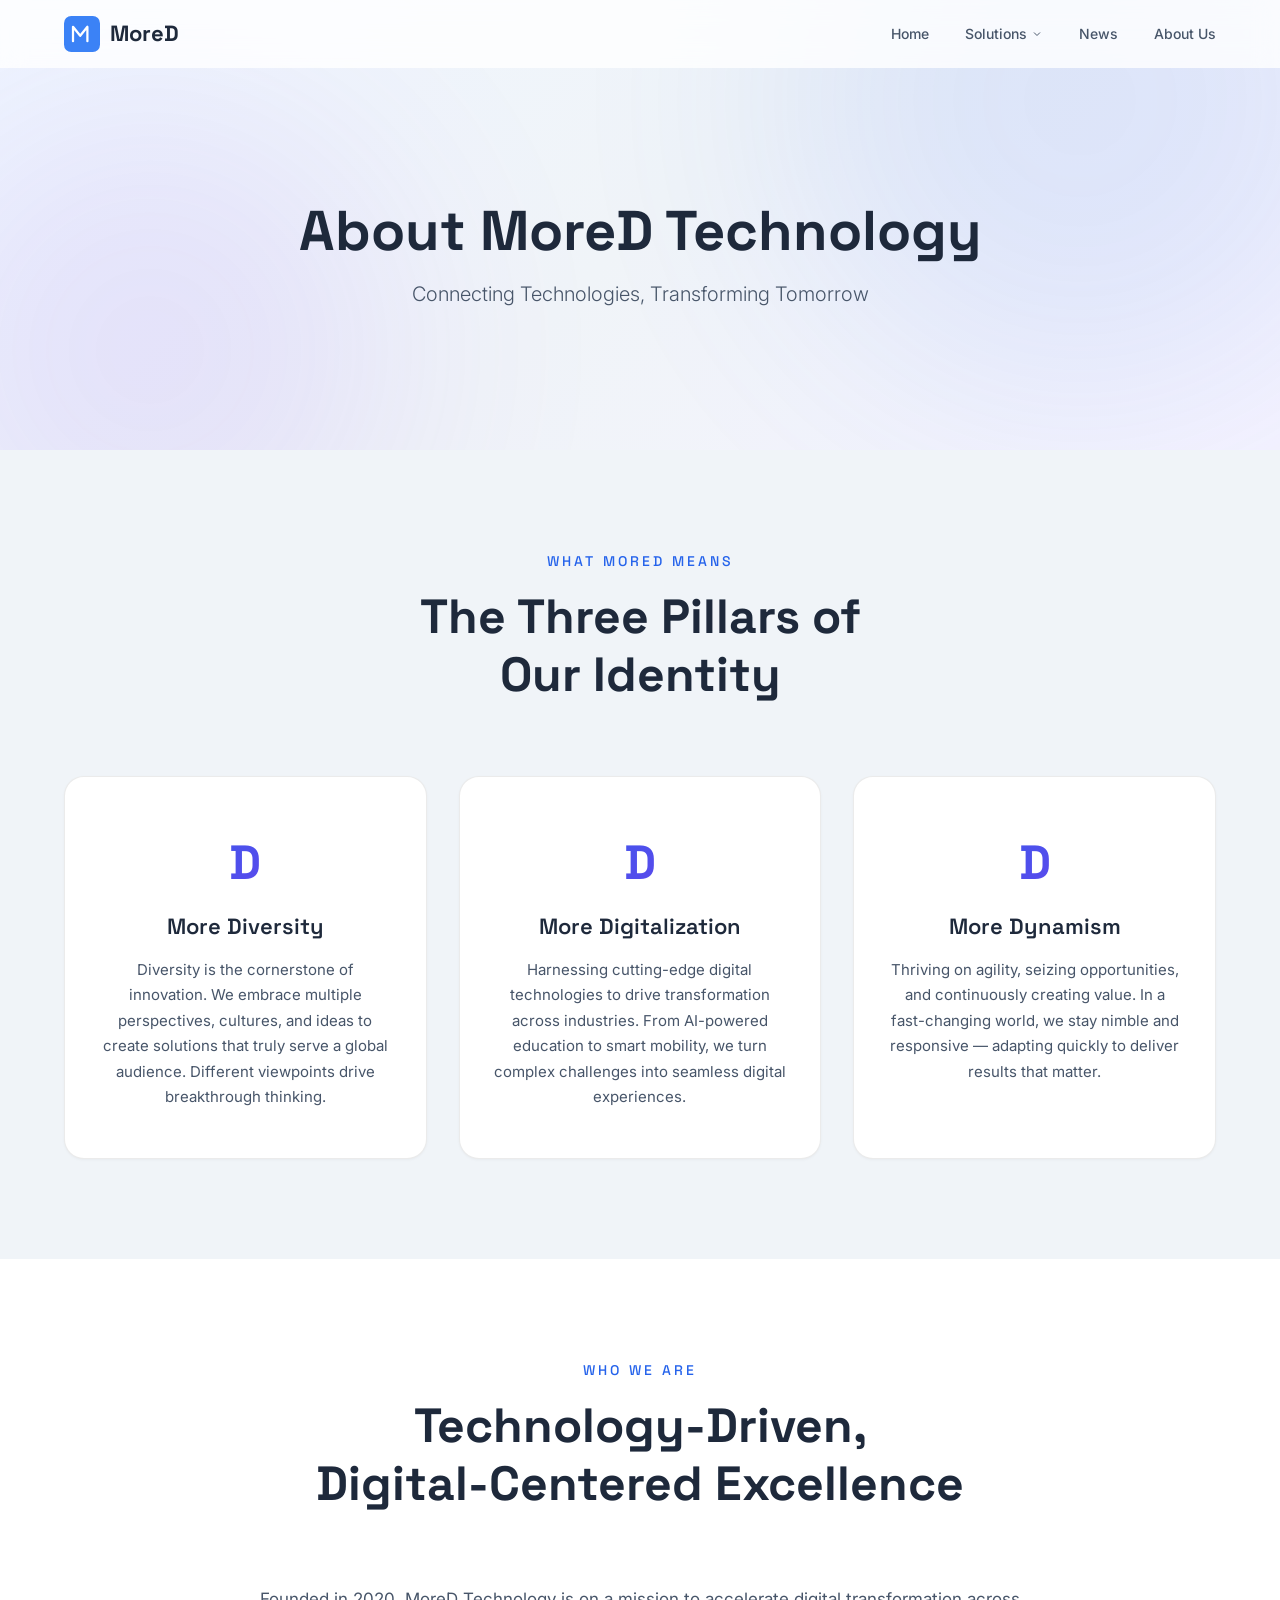
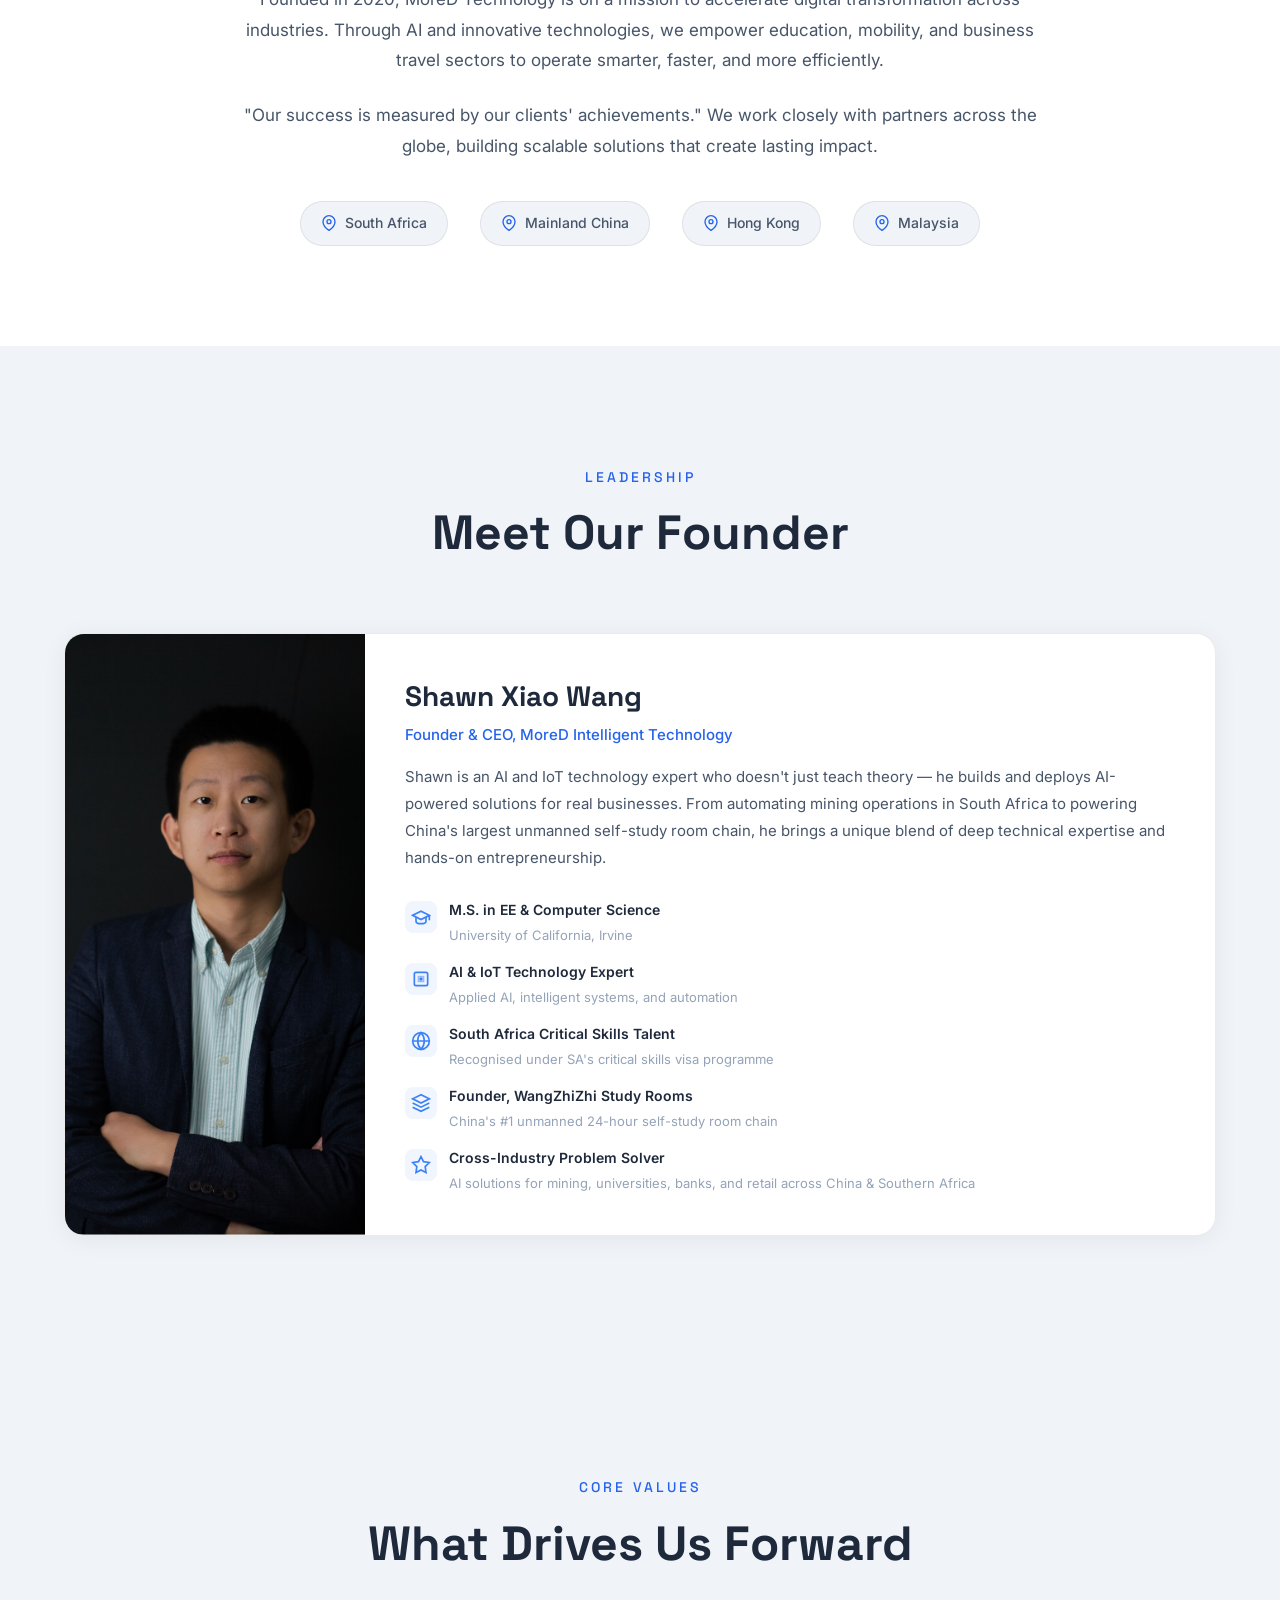
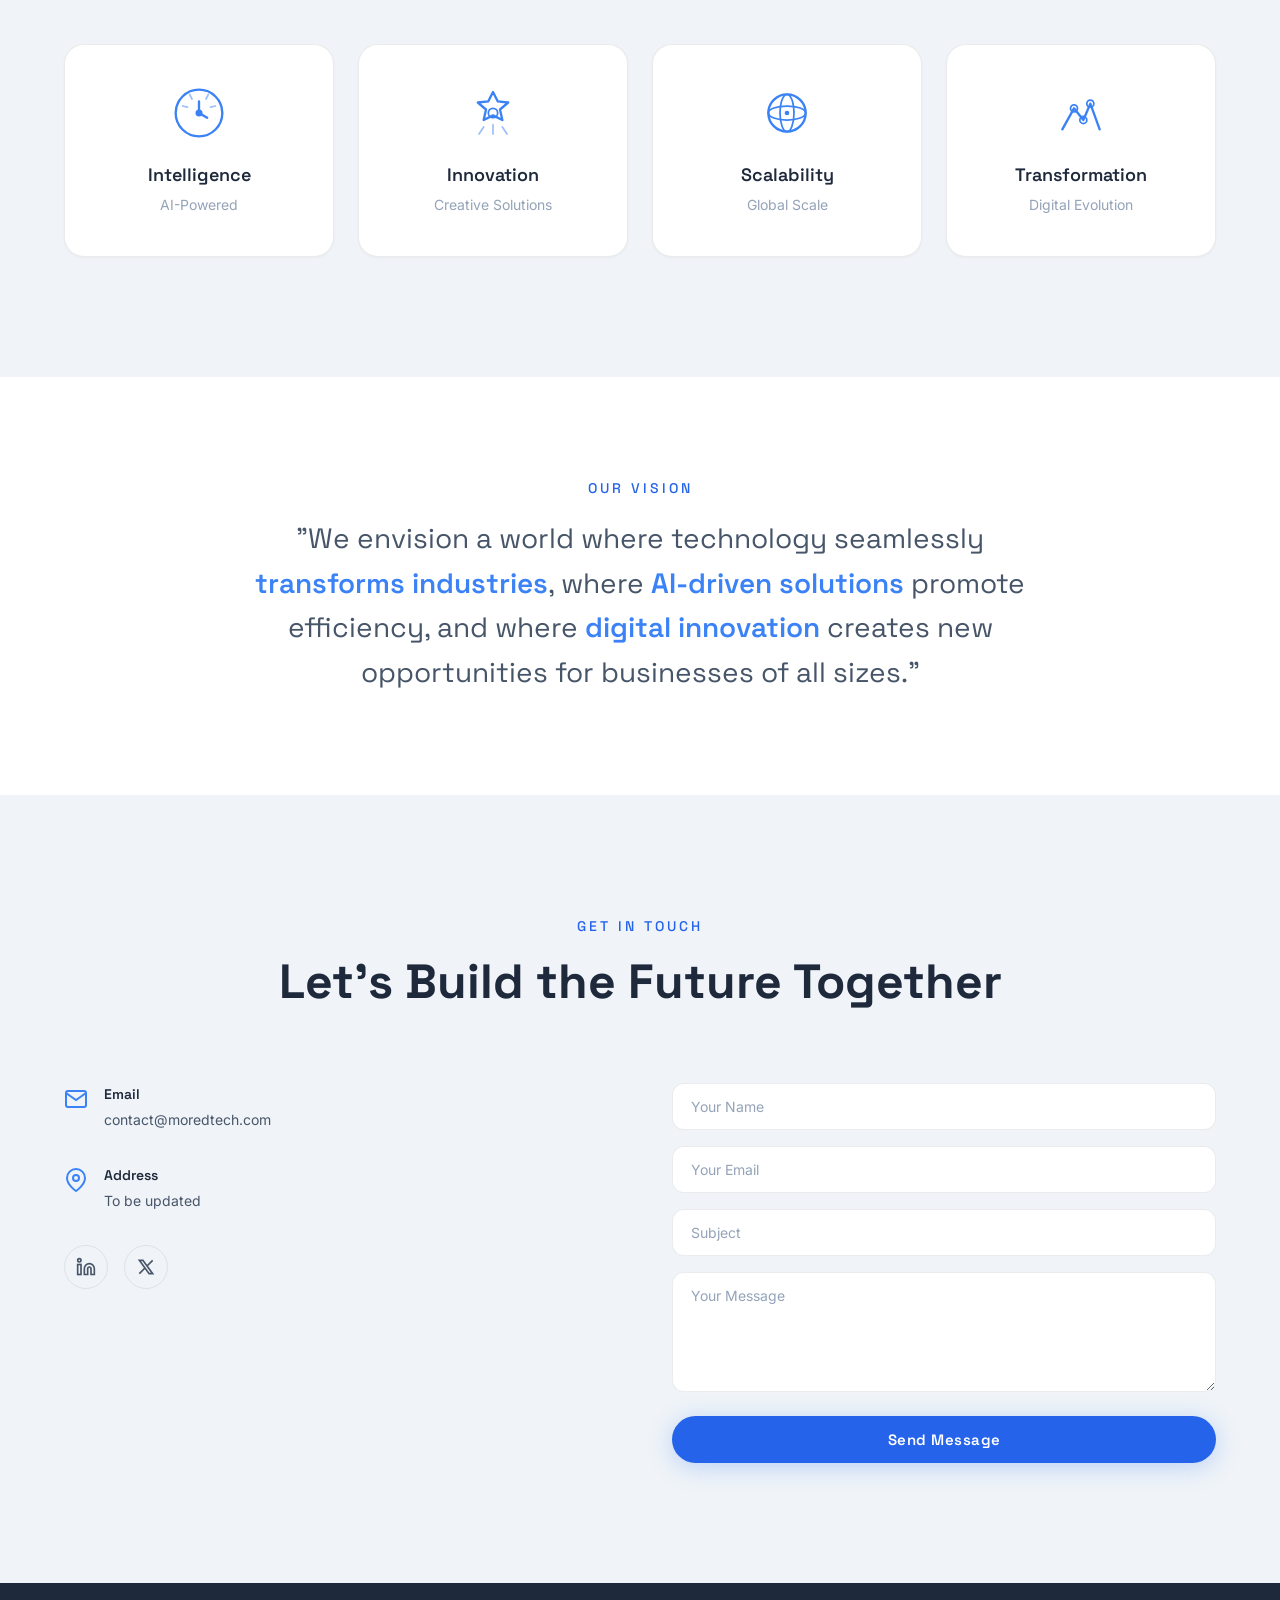
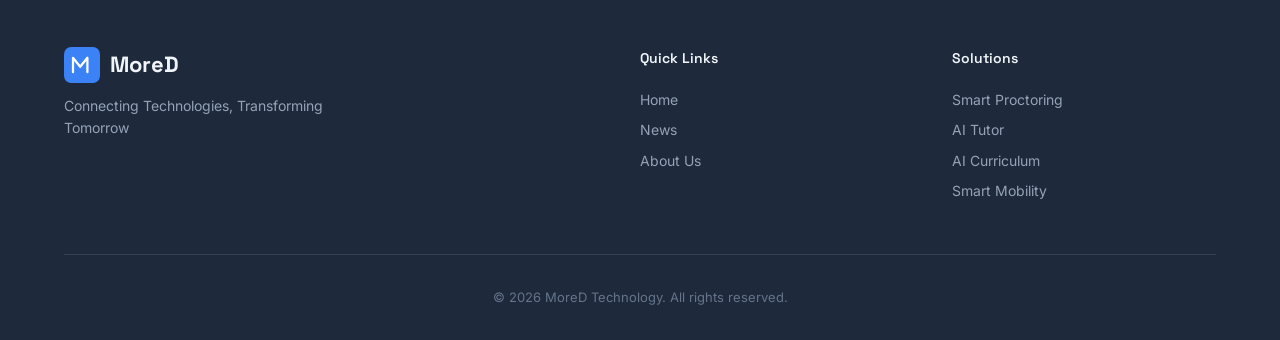
==== commit 4d904608: "Add founder section to About page" ====
--- a/about.html
+++ b/about.html
@@ -174,13 +174,174 @@
             color: var(--accent);
         }
 
+        /* Founder Section */
+        .founder-card {
+            display: grid;
+            grid-template-columns: 300px 1fr;
+            background: #ffffff;
+            border: 1px solid var(--border);
+            border-radius: var(--radius-lg);
+            overflow: hidden;
+            box-shadow: 0 4px 24px rgba(0, 0, 0, 0.06);
+        }
+
+        .founder-photo {
+            background: linear-gradient(135deg, #1e293b, #334155);
+            display: flex;
+            align-items: center;
+            justify-content: center;
+        }
+
+        .founder-photo img {
+            width: 100%;
+            height: 100%;
+            object-fit: cover;
+        }
+
+        .founder-info {
+            padding: 40px;
+        }
+
+        .founder-name {
+            font-family: var(--font-heading);
+            font-size: 28px;
+            font-weight: 700;
+            color: var(--text-primary);
+            margin-bottom: 4px;
+        }
+
+        .founder-role {
+            font-size: 15px;
+            font-weight: 500;
+            color: var(--accent);
+            margin-bottom: 16px;
+        }
+
+        .founder-bio {
+            font-size: 15px;
+            color: var(--text-secondary);
+            line-height: 1.8;
+            margin-bottom: 28px;
+        }
+
+        .founder-highlights {
+            display: flex;
+            flex-direction: column;
+            gap: 14px;
+        }
+
+        .founder-highlight {
+            display: flex;
+            align-items: flex-start;
+            gap: 12px;
+        }
+
+        .founder-highlight-icon {
+            width: 32px;
+            height: 32px;
+            flex-shrink: 0;
+            background: rgba(59, 130, 246, 0.08);
+            border-radius: 8px;
+            display: flex;
+            align-items: center;
+            justify-content: center;
+            padding: 6px;
+            margin-top: 2px;
+        }
+
+        .founder-highlight-icon svg {
+            width: 100%;
+            height: 100%;
+        }
+
+        .founder-highlight strong {
+            display: block;
+            font-size: 14px;
+            font-weight: 600;
+            color: var(--text-primary);
+        }
+
+        .founder-highlight span {
+            font-size: 13px;
+            color: var(--text-muted);
+        }
+
         @media (max-width: 768px) {
+            .founder-card {
+                grid-template-columns: 1fr;
+            }
+
+            .founder-photo {
+                max-height: 320px;
+            }
+
+            .founder-info {
+                padding: 28px 24px;
+            }
+
+            .founder-name {
+                font-size: 24px;
+            }
+
+            .founder-bio {
+                font-size: 14px;
+            }
+
+            .about-hero-content {
+                padding: 100px 20px 48px;
+            }
+
+            .meaning-section {
+                padding: 64px 0;
+            }
+
             .meaning-grid {
                 grid-template-columns: 1fr;
+                gap: 20px;
+                margin-top: 40px;
             }
 
             .meaning-card {
-                padding: 36px 24px;
+                padding: 32px 24px;
+            }
+
+            .meaning-letter {
+                font-size: 36px;
+            }
+
+            .meaning-card h3 {
+                font-size: 19px;
+            }
+
+            .meaning-card p {
+                font-size: 14px;
+            }
+
+            .company-section {
+                padding: 64px 0;
+            }
+
+            .company-content p {
+                font-size: 15px;
+            }
+
+            .location-tag {
+                padding: 8px 16px;
+                font-size: 13px;
+            }
+        }
+
+        @media (max-width: 480px) {
+            .about-hero-content {
+                padding: 96px 16px 40px;
+            }
+
+            .meaning-card {
+                padding: 28px 20px;
+            }
+
+            .company-locations {
+                gap: 10px 16px;
             }
         }
     </style>
@@ -315,6 +476,73 @@
         </div>
     </section>
 
+    <!-- Founder -->
+    <section class="section founder-section" style="background: var(--bg-secondary);">
+        <div class="container">
+            <div class="section-header">
+                <p class="section-tag fade-in">Leadership</p>
+                <h2 class="section-title fade-in">Meet Our Founder</h2>
+            </div>
+            <div class="founder-card fade-in">
+                <div class="founder-photo">
+                    <img src="assets/shawn.jpg" alt="Shawn Xiao Wang — Founder & CEO of MoreD Technology">
+                </div>
+                <div class="founder-info">
+                    <h3 class="founder-name">Shawn Xiao Wang</h3>
+                    <p class="founder-role">Founder & CEO, MoreD Intelligent Technology</p>
+                    <p class="founder-bio">Shawn is an AI and IoT technology expert who doesn't just teach theory — he builds and deploys AI-powered solutions for real businesses. From automating mining operations in South Africa to powering China's largest unmanned self-study room chain, he brings a unique blend of deep technical expertise and hands-on entrepreneurship.</p>
+                    <div class="founder-highlights">
+                        <div class="founder-highlight">
+                            <div class="founder-highlight-icon">
+                                <svg viewBox="0 0 24 24" fill="none" stroke="#3b82f6" stroke-width="2"><path d="M22 10v6M2 10l10-5 10 5-10 5z"/><path d="M6 12v5c0 2 3 3 6 3s6-1 6-3v-5"/></svg>
+                            </div>
+                            <div>
+                                <strong>M.S. in EE & Computer Science</strong>
+                                <span>University of California, Irvine</span>
+                            </div>
+                        </div>
+                        <div class="founder-highlight">
+                            <div class="founder-highlight-icon">
+                                <svg viewBox="0 0 24 24" fill="none" stroke="#3b82f6" stroke-width="2"><rect x="4" y="4" width="16" height="16" rx="2"/><path d="M9 9h6v6H9z" opacity="0.5"/><circle cx="12" cy="12" r="1" fill="#3b82f6"/></svg>
+                            </div>
+                            <div>
+                                <strong>AI & IoT Technology Expert</strong>
+                                <span>Applied AI, intelligent systems, and automation</span>
+                            </div>
+                        </div>
+                        <div class="founder-highlight">
+                            <div class="founder-highlight-icon">
+                                <svg viewBox="0 0 24 24" fill="none" stroke="#3b82f6" stroke-width="2"><circle cx="12" cy="12" r="10"/><path d="M2 12h20M12 2a15 15 0 014 10 15 15 0 01-4 10 15 15 0 01-4-10A15 15 0 0112 2z"/></svg>
+                            </div>
+                            <div>
+                                <strong>South Africa Critical Skills Talent</strong>
+                                <span>Recognised under SA's critical skills visa programme</span>
+                            </div>
+                        </div>
+                        <div class="founder-highlight">
+                            <div class="founder-highlight-icon">
+                                <svg viewBox="0 0 24 24" fill="none" stroke="#3b82f6" stroke-width="2"><path d="M12 2L2 7l10 5 10-5-10-5z"/><path d="M2 17l10 5 10-5M2 12l10 5 10-5"/></svg>
+                            </div>
+                            <div>
+                                <strong>Founder, WangZhiZhi Study Rooms</strong>
+                                <span>China's #1 unmanned 24-hour self-study room chain</span>
+                            </div>
+                        </div>
+                        <div class="founder-highlight">
+                            <div class="founder-highlight-icon">
+                                <svg viewBox="0 0 24 24" fill="none" stroke="#3b82f6" stroke-width="2"><path d="M12 2l3 6 7 1-5 5 1 7-6-3-6 3 1-7-5-5 7-1z"/></svg>
+                            </div>
+                            <div>
+                                <strong>Cross-Industry Problem Solver</strong>
+                                <span>AI solutions for mining, universities, banks, and retail across China & Southern Africa</span>
+                            </div>
+                        </div>
+                    </div>
+                </div>
+            </div>
+        </div>
+    </section>
+
     <!-- Core Values -->
     <section class="section about" id="values">
         <div class="container">
--- a/css/style.css
+++ b/css/style.css
@@ -1161,15 +1161,27 @@
     .footer-grid {
         grid-template-columns: 1fr 1fr;
     }
+
+    .contact-grid {
+        gap: 48px;
+    }
 }
 
 @media (max-width: 768px) {
+    .container {
+        padding: 0 20px;
+    }
+
     .section {
-        padding: 80px 0;
+        padding: 64px 0;
     }
 
     .section-header {
-        margin-bottom: 48px;
+        margin-bottom: 40px;
+    }
+
+    .section-title {
+        font-size: clamp(26px, 5vw, 36px);
     }
 
     .nav {
@@ -1184,43 +1196,180 @@
         display: flex;
     }
 
+    .hero {
+        min-height: 100svh;
+    }
+
+    .hero-content {
+        padding: 0 20px;
+    }
+
+    .hero-subtitle {
+        font-size: 16px;
+        margin-bottom: 32px;
+    }
+
+    .hero-scroll {
+        bottom: 24px;
+    }
+
+    .about-lead {
+        font-size: 16px;
+    }
+
+    .about-quote {
+        font-size: 17px;
+    }
+
     .solutions-cards {
         grid-template-columns: 1fr;
     }
 
+    .solution-card {
+        padding: 24px;
+    }
+
+    .solutions-group-header {
+        flex-wrap: wrap;
+        gap: 12px;
+    }
+
+    .solutions-group-icon {
+        width: 40px;
+        height: 40px;
+    }
+
+    .solutions-group-title {
+        font-size: 20px;
+    }
+
+    .badge-coming-soon {
+        margin-left: 60px;
+        font-size: 11px;
+        padding: 4px 12px;
+    }
+
     .about-grid {
         grid-template-columns: 1fr 1fr;
+        gap: 16px;
+    }
+
+    .about-card {
+        padding: 28px 16px;
+    }
+
+    .about-card h3 {
+        font-size: 16px;
+    }
+
+    .vision {
+        padding: 64px 0;
+    }
+
+    .vision-quote {
+        font-size: clamp(17px, 3vw, 22px);
+    }
+
+    .partner-placeholder {
+        width: 120px;
+        height: 60px;
+        font-size: 12px;
+    }
+
+    .partners-track {
+        gap: 32px;
     }
 
     .contact-grid {
         grid-template-columns: 1fr;
-        gap: 48px;
+        gap: 40px;
+    }
+
+    .contact-item {
+        margin-bottom: 24px;
+    }
+
+    .btn {
+        padding: 12px 28px;
+        font-size: 14px;
+    }
+
+    .footer {
+        padding: 48px 0 24px;
     }
 
     .footer-grid {
         grid-template-columns: 1fr;
-        gap: 32px;
-    }
-
-    .solutions-group-header {
-        flex-wrap: wrap;
-    }
-
-    .badge-coming-soon {
-        margin-left: 68px;
+        gap: 28px;
+    }
+
+    .footer-tagline {
+        margin-top: 8px;
+    }
+
+    .footer-bottom {
+        padding-top: 24px;
     }
 }
 
 @media (max-width: 480px) {
+    .container {
+        padding: 0 16px;
+    }
+
+    .section {
+        padding: 48px 0;
+    }
+
+    .section-header {
+        margin-bottom: 32px;
+    }
+
+    .hero-title {
+        font-size: 28px;
+    }
+
+    .hero-subtitle {
+        font-size: 15px;
+    }
+
     .about-grid {
         grid-template-columns: 1fr;
     }
 
-    .hero-title {
-        font-size: 32px;
+    .about-card {
+        padding: 24px 20px;
+    }
+
+    .solutions-group-header {
+        gap: 10px;
     }
 
     .badge-coming-soon {
         margin-left: 0;
     }
+
+    .solution-card-title {
+        font-size: 18px;
+    }
+
+    .solution-card-desc {
+        font-size: 13px;
+    }
+
+    .contact-form .btn {
+        width: 100%;
+    }
+
+    .mobile-nav-link {
+        font-size: 24px;
+    }
+
+    .mobile-nav-toggle {
+        font-size: 24px;
+    }
+
+    .mobile-submenu a {
+        font-size: 16px;
+    }
 }
--- a/css/solution.css
+++ b/css/solution.css
@@ -580,40 +580,153 @@
     .pillars-grid {
         grid-template-columns: 1fr;
     }
+
+    .gallery-item {
+        grid-template-columns: 160px 1fr;
+    }
+
+    .gallery-date-day {
+        font-size: 40px;
+    }
 }
 
 @media (max-width: 768px) {
     .solution-hero {
-        padding: 120px 0 72px;
+        padding: 110px 0 60px;
         min-height: auto;
+    }
+
+    .solution-hero-title {
+        font-size: clamp(28px, 7vw, 48px);
+    }
+
+    .solution-hero-subtitle {
+        font-size: 15px;
+        line-height: 1.6;
+    }
+
+    .solution-breadcrumb {
+        margin-bottom: 16px;
+        font-size: 13px;
     }
 
     .overview-grid {
         grid-template-columns: 1fr;
-        gap: 48px;
+        gap: 36px;
+    }
+
+    .overview-title {
+        font-size: clamp(24px, 5vw, 32px);
+    }
+
+    .overview-main p {
+        font-size: 15px;
+    }
+
+    .overview-stats {
+        grid-template-columns: 1fr 1fr;
+        gap: 12px;
+    }
+
+    .stat-card {
+        padding: 24px 16px;
+    }
+
+    .stat-number {
+        font-size: 26px;
+    }
+
+    .stat-label {
+        font-size: 12px;
     }
 
     .features-grid {
         grid-template-columns: 1fr;
+        gap: 16px;
+    }
+
+    .feature-card {
+        padding: 28px 24px;
+    }
+
+    .feature-card h3 {
+        font-size: 16px;
+    }
+
+    .feature-card p {
+        font-size: 13px;
+    }
+
+    .pillar-card {
+        padding: 28px 24px;
+    }
+
+    .pillar-number {
+        font-size: 36px;
+    }
+
+    .pillar-title {
+        font-size: 18px;
+    }
+
+    .pillar-features li {
+        font-size: 13px;
+    }
+
+    .partners-grid {
+        gap: 10px;
+    }
+
+    .partner-item {
+        padding: 14px 24px;
+        font-size: 14px;
     }
 
     .process-steps {
         flex-direction: column;
         align-items: center;
+        gap: 0;
     }
 
     .process-step {
         max-width: 100%;
+        padding: 0 16px;
+    }
+
+    .process-step-number {
+        font-size: 36px;
+    }
+
+    .process-step h3 {
+        font-size: 16px;
     }
 
     .process-step-connector {
         width: 2px;
-        height: 40px;
+        height: 32px;
         margin: 0;
     }
 
     .cta-box {
-        padding: 48px 24px;
+        padding: 40px 20px;
+    }
+
+    .cta-box h2 {
+        font-size: clamp(20px, 5vw, 28px);
+    }
+
+    .cta-box p {
+        font-size: 14px;
+    }
+
+    .cta-buttons {
+        flex-direction: column;
+        align-items: center;
+    }
+
+    .cta-buttons .btn {
+        width: 100%;
+        max-width: 300px;
     }
 
     /* Gallery responsive */
@@ -623,16 +736,88 @@
 
     .gallery-date {
         flex-direction: row;
-        padding: 16px 24px;
+        padding: 14px 20px;
         gap: 8px;
+        align-items: baseline;
     }
 
     .gallery-date-day {
-        font-size: 32px;
+        font-size: 28px;
     }
 
     .gallery-date-month {
-        font-size: 14px;
+        font-size: 13px;
+        letter-spacing: 1px;
+    }
+
+    .gallery-date-year {
+        font-size: 13px;
+    }
+
+    .gallery-images {
+        grid-template-columns: 1fr 1fr;
+        gap: 8px;
+    }
+
+    .gallery-content {
+        padding: 20px;
+    }
+
+    .gallery-title {
+        font-size: 17px;
+        margin-bottom: 12px;
+    }
+
+    .gallery-desc {
+        font-size: 13px;
+    }
+
+    .gallery-filters {
+        margin-bottom: 32px;
+    }
+}
+
+@media (max-width: 480px) {
+    .solution-hero {
+        padding: 100px 0 48px;
+    }
+
+    .solution-hero-badge {
+        font-size: 11px;
+        padding: 4px 12px;
+    }
+
+    .overview-stats {
+        grid-template-columns: 1fr 1fr;
+        gap: 10px;
+    }
+
+    .stat-card {
+        padding: 20px 12px;
+    }
+
+    .stat-number {
+        font-size: 22px;
+    }
+
+    .feature-card {
+        padding: 24px 20px;
+    }
+
+    .feature-icon {
+        width: 40px;
+        height: 40px;
+        margin-bottom: 16px;
+    }
+
+    .gallery-filters {
+        gap: 6px;
+        margin-bottom: 24px;
+    }
+
+    .gallery-filter-btn {
+        padding: 6px 14px;
+        font-size: 12px;
     }
 
     .gallery-images {
@@ -640,25 +825,20 @@
     }
 
     .gallery-content {
-        padding: 24px;
-    }
-
-    .gallery-title {
-        font-size: 18px;
-    }
-}
-
-@media (max-width: 480px) {
-    .overview-stats {
-        grid-template-columns: 1fr;
-    }
-
-    .gallery-filters {
-        gap: 8px;
-    }
-
-    .gallery-filter-btn {
-        padding: 6px 16px;
+        padding: 16px;
+    }
+
+    .gallery-tag {
+        font-size: 11px;
+        padding: 3px 10px;
+    }
+
+    .cta-box {
+        padding: 32px 16px;
+    }
+
+    .partner-item {
+        padding: 12px 18px;
         font-size: 13px;
     }
 }
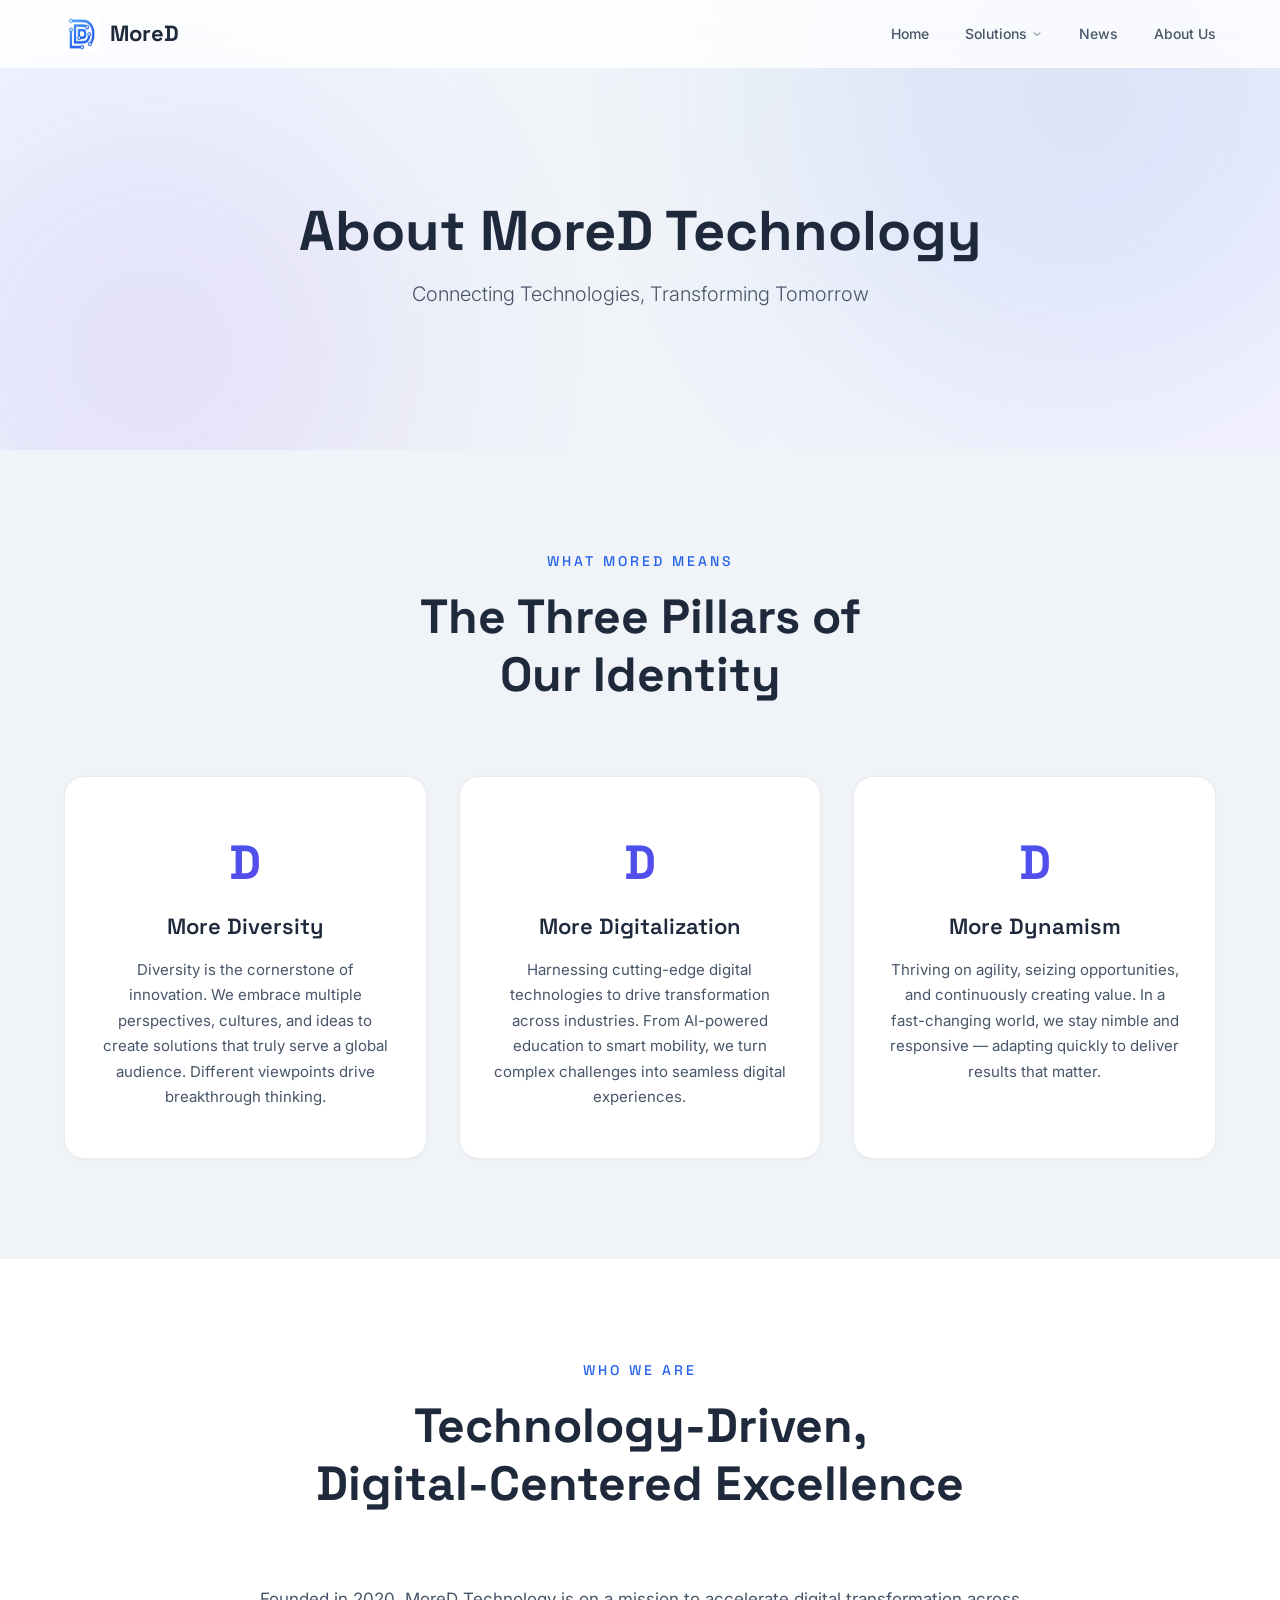
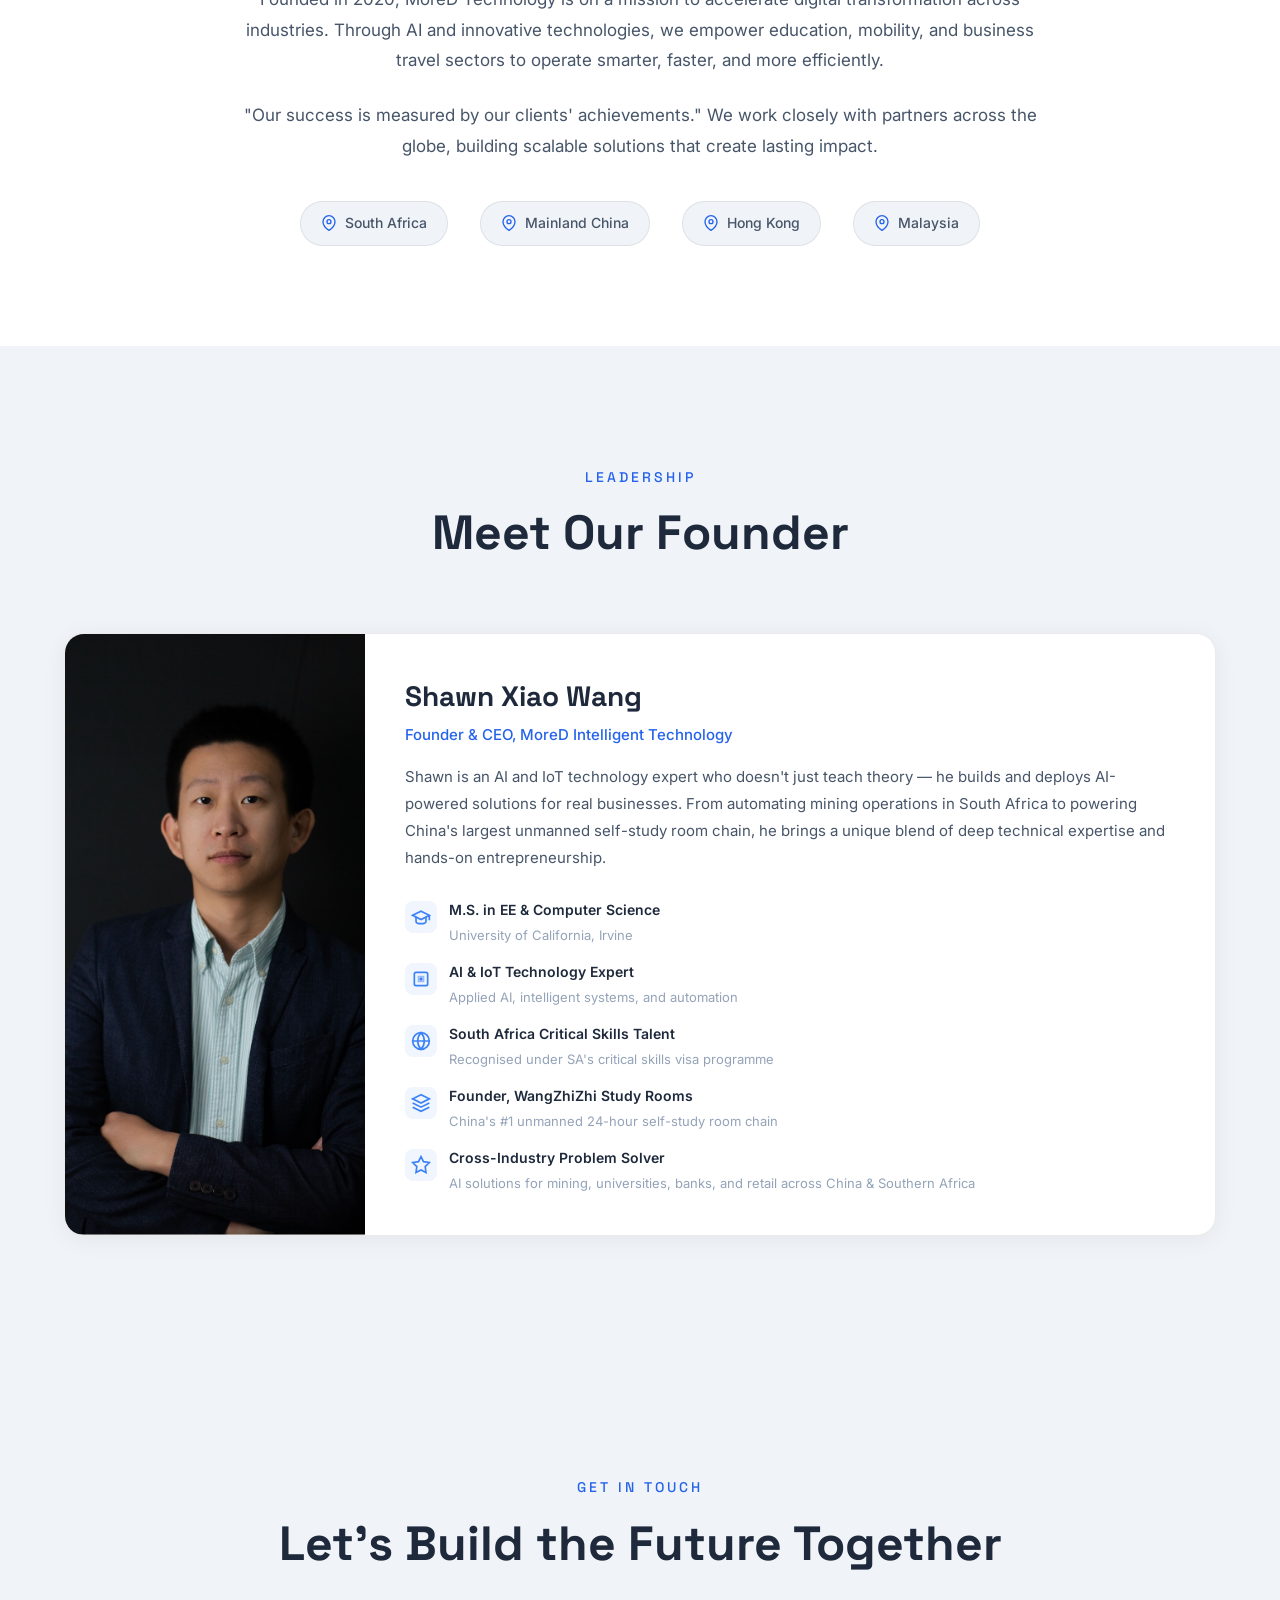
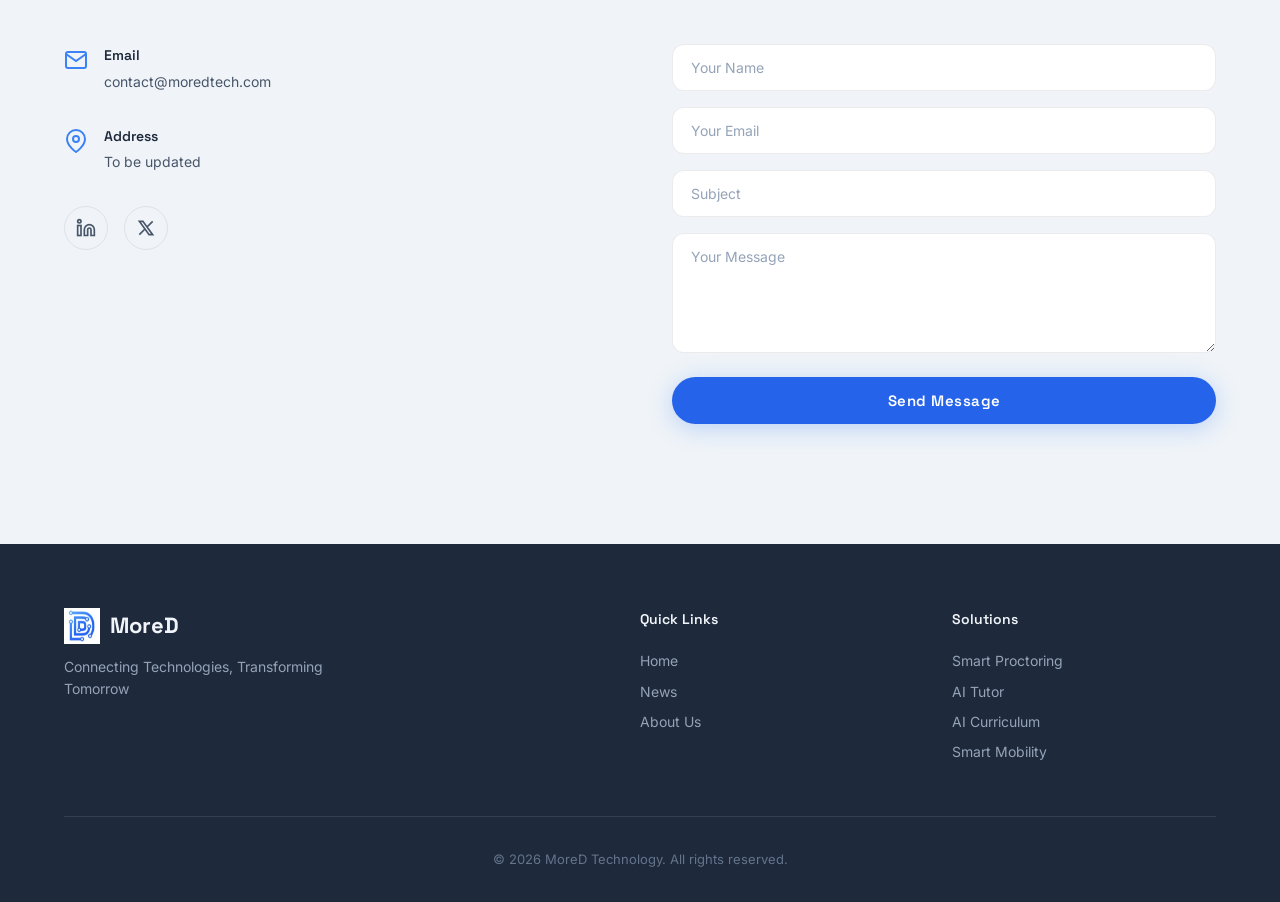
==== commit 49982a85: "Replace SVG logo with real logo, simplify About page" ====
--- a/about.html
+++ b/about.html
@@ -351,10 +351,7 @@
     <header class="header" id="header">
         <div class="header-container">
             <a href="index.html" class="logo">
-                <svg class="logo-icon" viewBox="0 0 40 40" fill="none" xmlns="http://www.w3.org/2000/svg">
-                    <rect width="40" height="40" rx="8" fill="#3b82f6"/>
-                    <path d="M10 28V12l8 10 8-10v16" stroke="#fff" stroke-width="2.5" stroke-linecap="round" stroke-linejoin="round"/>
-                </svg>
+                <img class="logo-icon" src="assets/logo-icon.png" alt="MoreD">
                 <span class="logo-text">MoreD</span>
             </a>
             <nav class="nav">
@@ -543,79 +540,6 @@
         </div>
     </section>
 
-    <!-- Core Values -->
-    <section class="section about" id="values">
-        <div class="container">
-            <div class="section-header">
-                <p class="section-tag fade-in">Core Values</p>
-                <h2 class="section-title fade-in">What Drives Us Forward</h2>
-            </div>
-            <div class="about-content">
-                <div class="about-grid">
-                    <div class="about-card fade-in">
-                        <div class="about-card-icon">
-                            <svg viewBox="0 0 48 48" fill="none" xmlns="http://www.w3.org/2000/svg">
-                                <circle cx="24" cy="24" r="20" stroke="#3b82f6" stroke-width="2"/>
-                                <path d="M24 14v10l7 4" stroke="#3b82f6" stroke-width="2" stroke-linecap="round"/>
-                                <circle cx="24" cy="24" r="3" fill="#3b82f6"/>
-                                <path d="M16 8l2 4M32 8l-2 4M10 18l4 1M38 18l-4 1" stroke="#3b82f6" stroke-width="1.5" stroke-linecap="round" opacity="0.5"/>
-                            </svg>
-                        </div>
-                        <h3>Intelligence</h3>
-                        <p>AI-Powered</p>
-                    </div>
-                    <div class="about-card fade-in">
-                        <div class="about-card-icon">
-                            <svg viewBox="0 0 48 48" fill="none" xmlns="http://www.w3.org/2000/svg">
-                                <path d="M24 6l4 8 9 1-7 6 2 9-8-4-8 4 2-9-7-6 9-1z" stroke="#3b82f6" stroke-width="2" stroke-linejoin="round"/>
-                                <circle cx="24" cy="24" r="4" stroke="#3b82f6" stroke-width="1.5"/>
-                                <path d="M24 34v8M16 36l-4 6M32 36l4 6" stroke="#3b82f6" stroke-width="1.5" stroke-linecap="round" opacity="0.5"/>
-                            </svg>
-                        </div>
-                        <h3>Innovation</h3>
-                        <p>Creative Solutions</p>
-                    </div>
-                    <div class="about-card fade-in">
-                        <div class="about-card-icon">
-                            <svg viewBox="0 0 48 48" fill="none" xmlns="http://www.w3.org/2000/svg">
-                                <circle cx="24" cy="24" r="16" stroke="#3b82f6" stroke-width="2"/>
-                                <ellipse cx="24" cy="24" rx="16" ry="6" stroke="#3b82f6" stroke-width="1.5"/>
-                                <ellipse cx="24" cy="24" rx="6" ry="16" stroke="#3b82f6" stroke-width="1.5"/>
-                                <circle cx="24" cy="24" r="2" fill="#3b82f6"/>
-                            </svg>
-                        </div>
-                        <h3>Scalability</h3>
-                        <p>Global Scale</p>
-                    </div>
-                    <div class="about-card fade-in">
-                        <div class="about-card-icon">
-                            <svg viewBox="0 0 48 48" fill="none" xmlns="http://www.w3.org/2000/svg">
-                                <path d="M8 38L18 20l8 10 6-14 8 22" stroke="#3b82f6" stroke-width="2" stroke-linecap="round" stroke-linejoin="round"/>
-                                <circle cx="18" cy="20" r="3" stroke="#3b82f6" stroke-width="1.5"/>
-                                <circle cx="26" cy="30" r="3" stroke="#3b82f6" stroke-width="1.5"/>
-                                <circle cx="32" cy="16" r="3" stroke="#3b82f6" stroke-width="1.5"/>
-                            </svg>
-                        </div>
-                        <h3>Transformation</h3>
-                        <p>Digital Evolution</p>
-                    </div>
-                </div>
-            </div>
-        </div>
-    </section>
-
-    <!-- Vision -->
-    <section class="section vision">
-        <div class="container">
-            <div class="vision-content fade-in">
-                <p class="section-tag">Our Vision</p>
-                <blockquote class="vision-quote">
-                    "We envision a world where technology seamlessly <strong>transforms industries</strong>, where <strong>AI-driven solutions</strong> promote efficiency, and where <strong>digital innovation</strong> creates new opportunities for businesses of all sizes."
-                </blockquote>
-            </div>
-        </div>
-    </section>
-
     <!-- Contact Section -->
     <section class="section contact" id="contact">
         <div class="container">
@@ -689,10 +613,7 @@
             <div class="footer-grid">
                 <div class="footer-brand">
                     <a href="index.html" class="logo">
-                        <svg class="logo-icon" viewBox="0 0 40 40" fill="none" xmlns="http://www.w3.org/2000/svg">
-                            <rect width="40" height="40" rx="8" fill="#3b82f6"/>
-                            <path d="M10 28V12l8 10 8-10v16" stroke="#fff" stroke-width="2.5" stroke-linecap="round" stroke-linejoin="round"/>
-                        </svg>
+                        <img class="logo-icon" src="assets/logo-icon.png" alt="MoreD">
                         <span class="logo-text">MoreD</span>
                     </a>
                     <p class="footer-tagline">Connecting Technologies, Transforming Tomorrow</p>
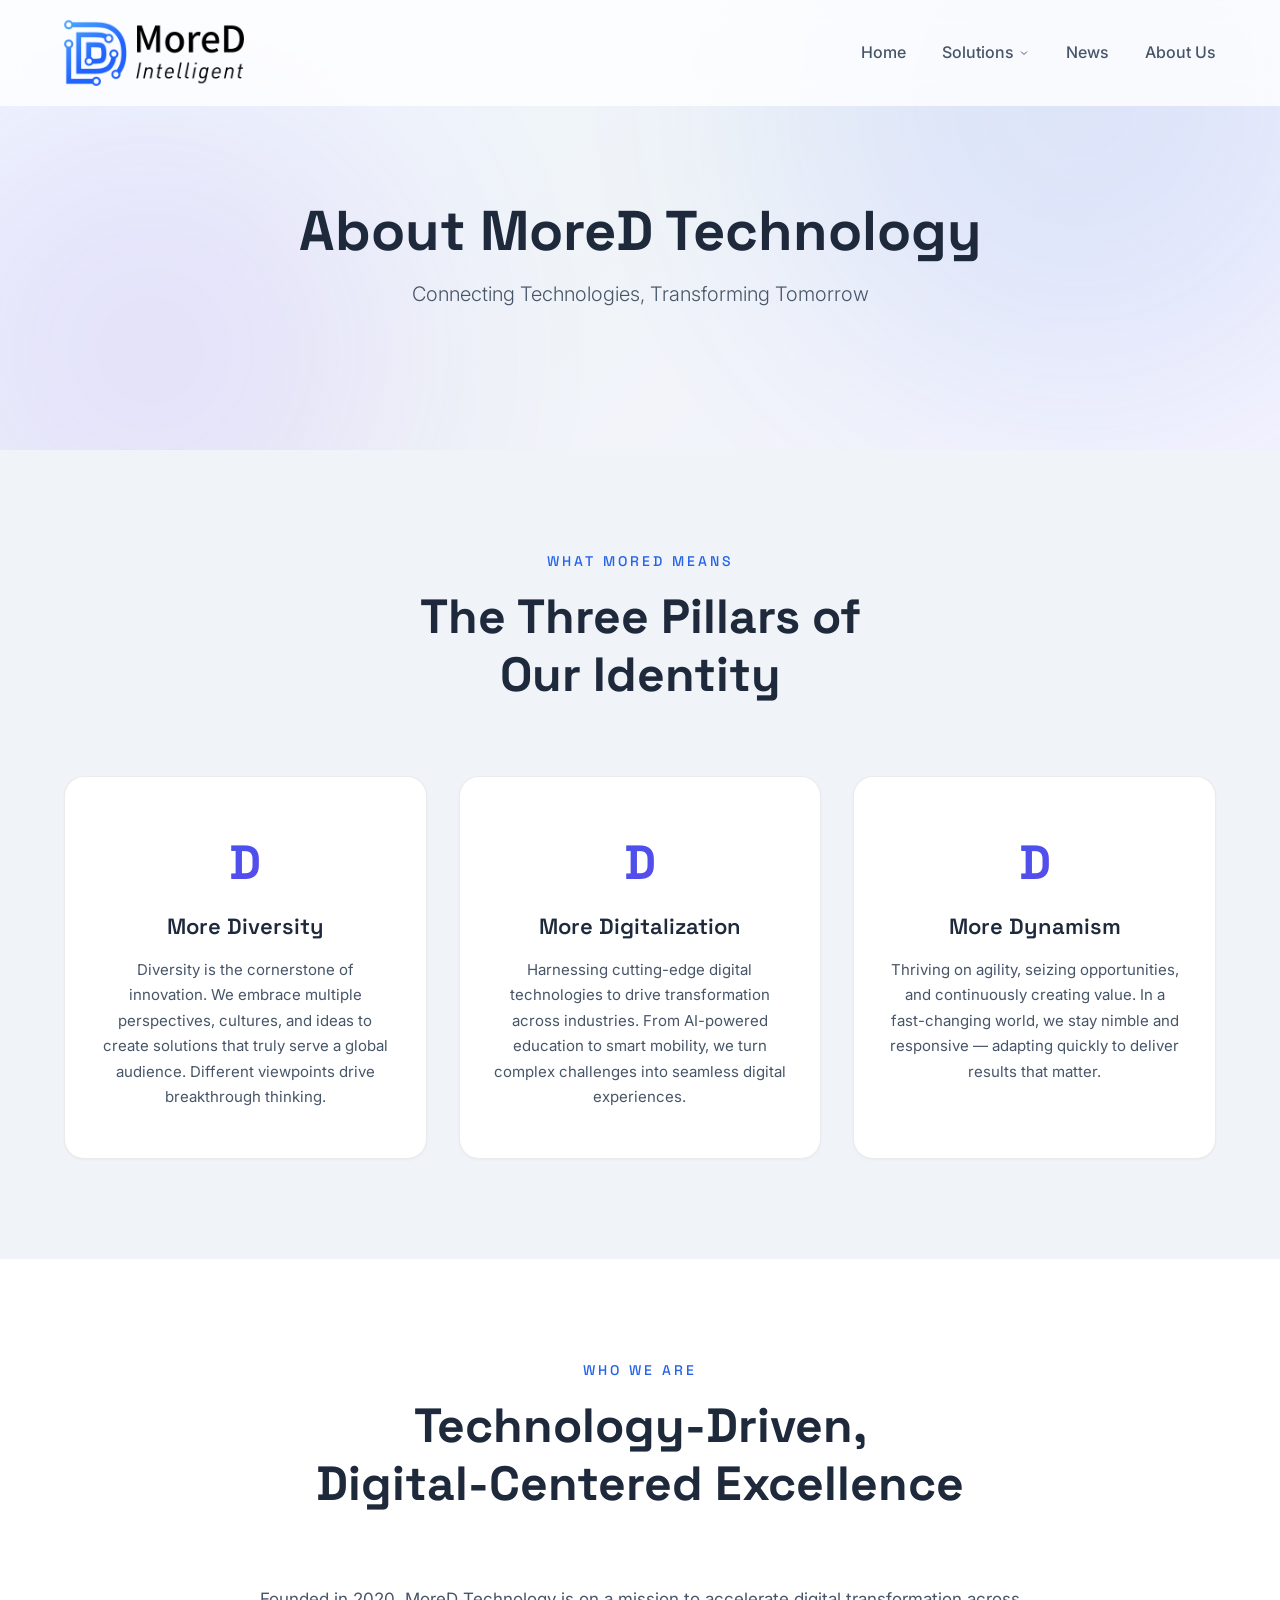
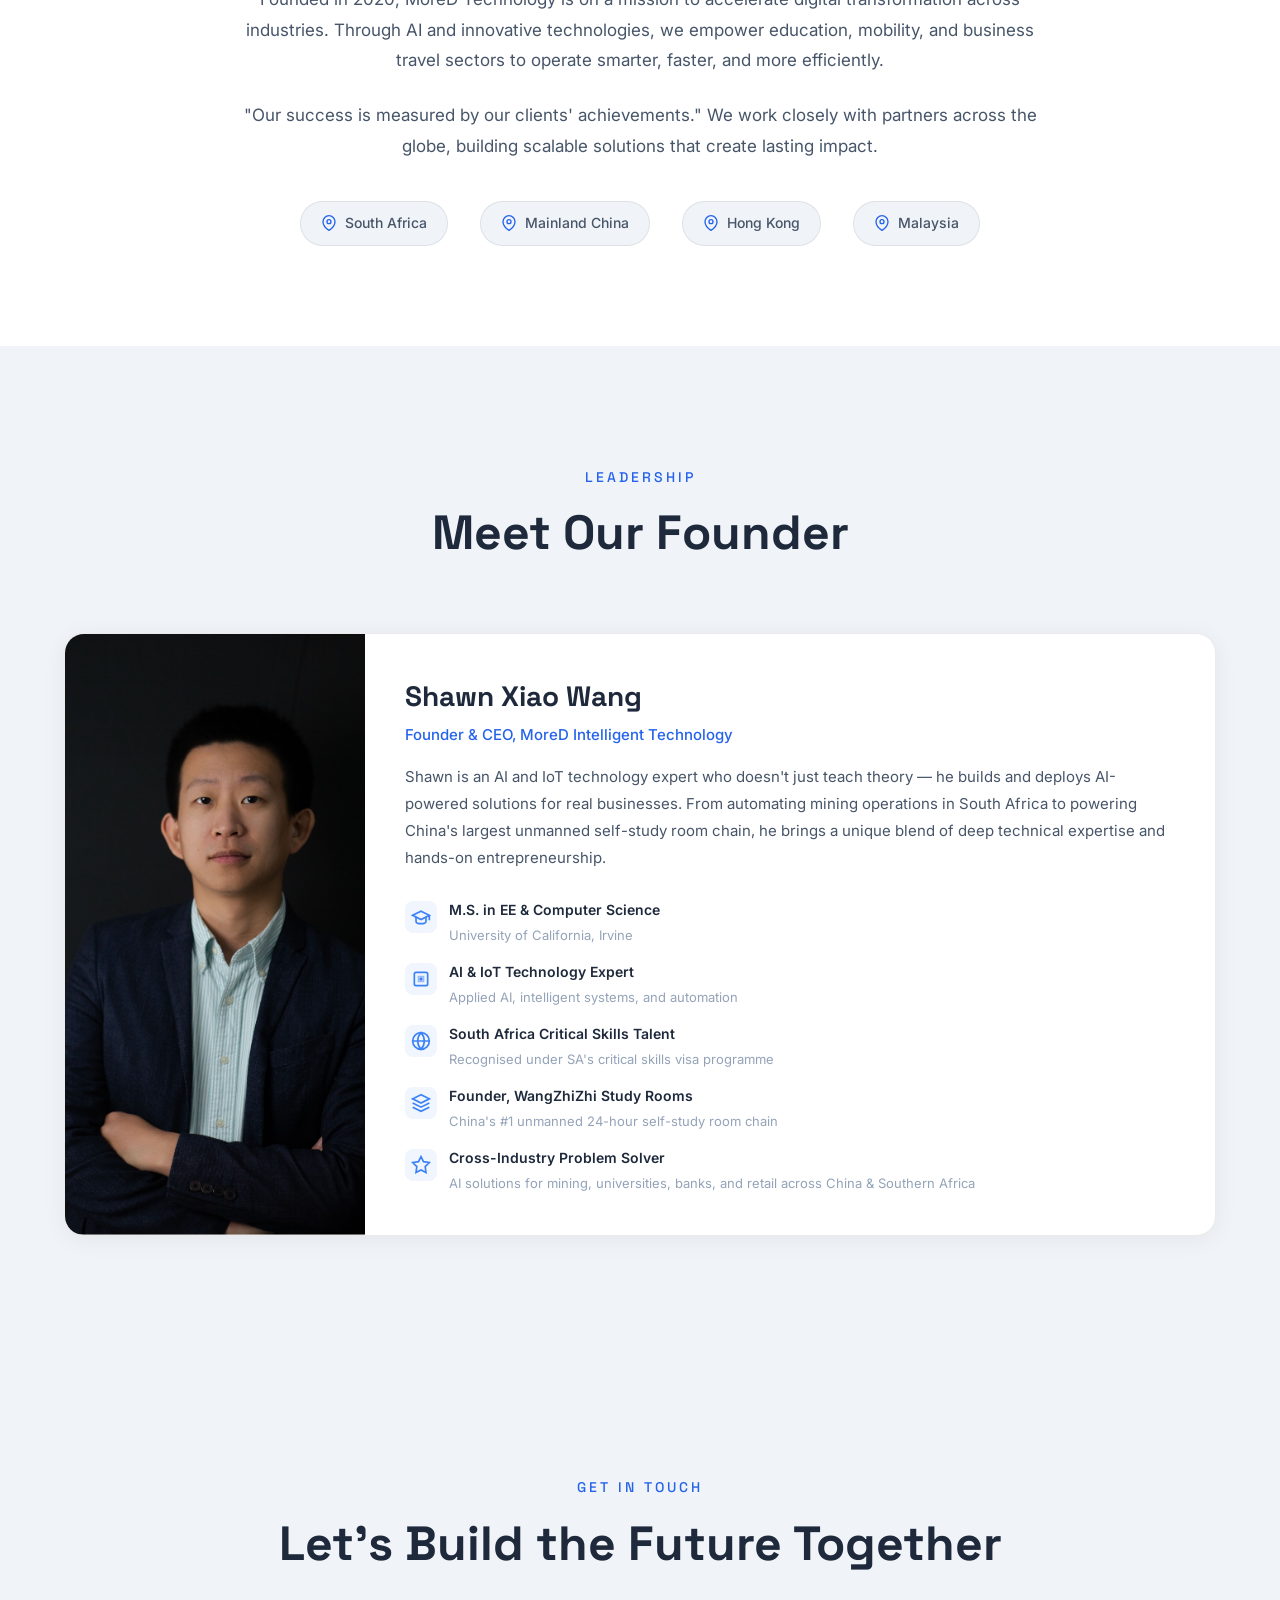
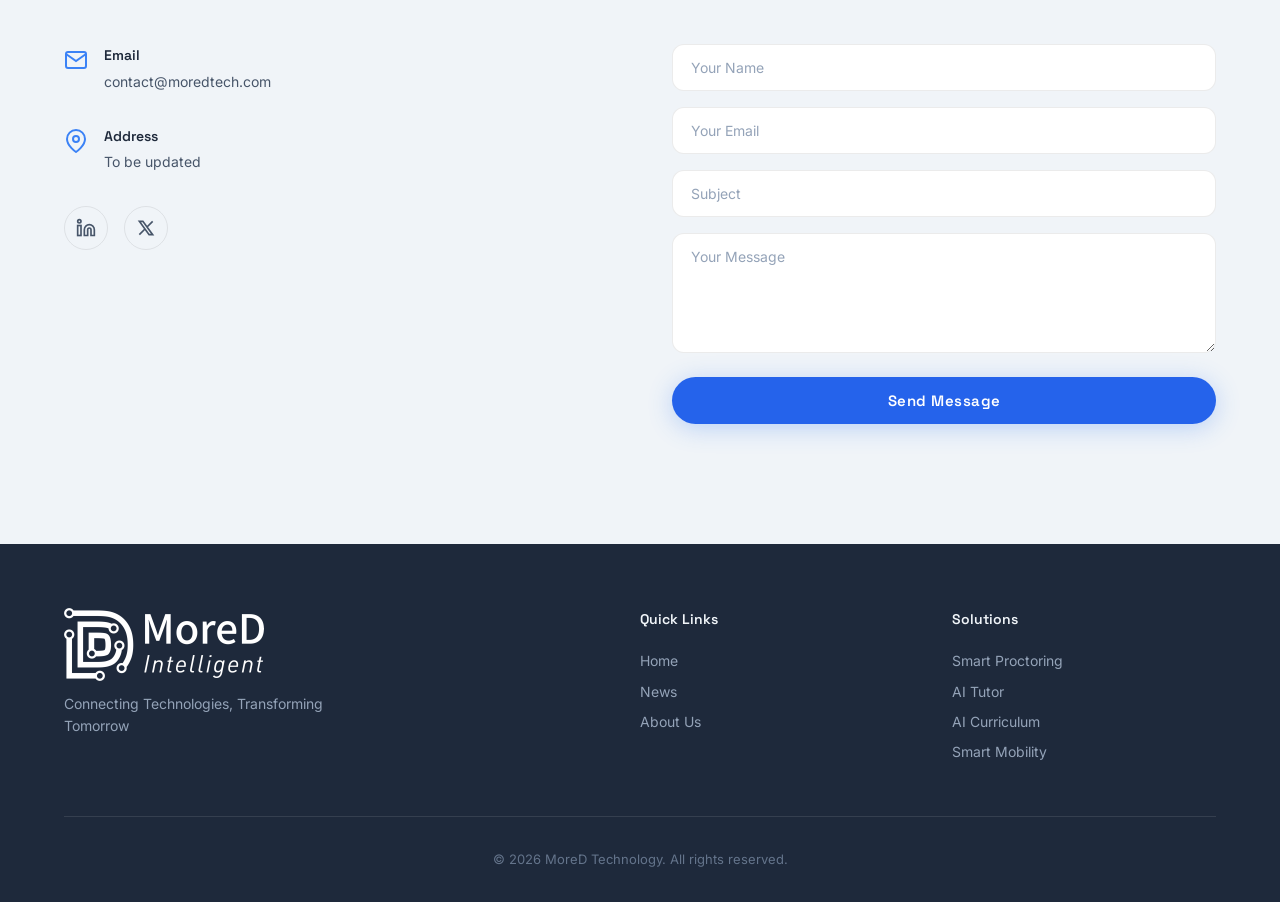
==== commit 3c8ca944: "Update logo, partner logos, news content, contact info - Replace logo with gradient blue version (B)" ====
--- a/about.html
+++ b/about.html
@@ -8,7 +8,7 @@
     <link rel="preconnect" href="https://fonts.googleapis.com">
     <link rel="preconnect" href="https://fonts.gstatic.com" crossorigin>
     <link href="https://fonts.googleapis.com/css2?family=Inter:wght@300;400;500;600;700&family=Space+Grotesk:wght@400;500;600;700&display=swap" rel="stylesheet">
-    <link rel="stylesheet" href="css/style.css">
+    <link rel="stylesheet" href="css/style.css?v=2">
     <link rel="stylesheet" href="css/solution.css">
     <style>
         /* About Page Specific Styles */
@@ -351,8 +351,7 @@
     <header class="header" id="header">
         <div class="header-container">
             <a href="index.html" class="logo">
-                <img class="logo-icon" src="assets/logo-icon.png" alt="MoreD">
-                <span class="logo-text">MoreD</span>
+                <img class="logo-icon" src="assets/logo-icon.png?v=2" alt="MoreD">
             </a>
             <nav class="nav">
                 <a href="index.html" class="nav-link">Home</a>
@@ -613,8 +612,7 @@
             <div class="footer-grid">
                 <div class="footer-brand">
                     <a href="index.html" class="logo">
-                        <img class="logo-icon" src="assets/logo-icon.png" alt="MoreD">
-                        <span class="logo-text">MoreD</span>
+                        <img class="logo-icon" src="assets/logo-icon.png?v=2" alt="MoreD">
                     </a>
                     <p class="footer-tagline">Connecting Technologies, Transforming Tomorrow</p>
                 </div>
--- a/css/style.css
+++ b/css/style.css
@@ -135,7 +135,7 @@
     left: 0;
     right: 0;
     z-index: 1000;
-    padding: 16px 0;
+    padding: 20px 0;
     transition: var(--transition);
     background: rgba(255, 255, 255, 0.8);
     backdrop-filter: blur(12px);
@@ -173,8 +173,25 @@
 }
 
 .logo-icon {
-    width: 36px;
-    height: 36px;
+    height: auto;
+    width: 180px;
+    object-fit: contain;
+    transition: var(--transition);
+}
+
+/* White logo on dark backgrounds (homepage header + footer) */
+.page-home .logo-icon {
+    filter: brightness(0) invert(1);
+}
+
+.page-home .header.scrolled .logo-icon {
+    filter: none;
+}
+
+.footer .logo-icon {
+    filter: brightness(0) invert(1);
+    width: 200px;
+    height: auto;
 }
 
 .logo-text {
@@ -204,7 +221,7 @@
 }
 
 .nav-link {
-    font-size: 14px;
+    font-size: 16px;
     font-weight: 500;
     color: var(--text-secondary);
     transition: var(--transition);
@@ -943,6 +960,21 @@
     flex-shrink: 0;
 }
 
+.partner-logo img {
+    height: 60px;
+    width: auto;
+    max-width: 160px;
+    object-fit: contain;
+    opacity: 0.7;
+    transition: var(--transition);
+    filter: grayscale(30%);
+}
+
+.partner-logo img:hover {
+    opacity: 1;
+    filter: grayscale(0%);
+}
+
 .partner-placeholder {
     width: 160px;
     height: 80px;
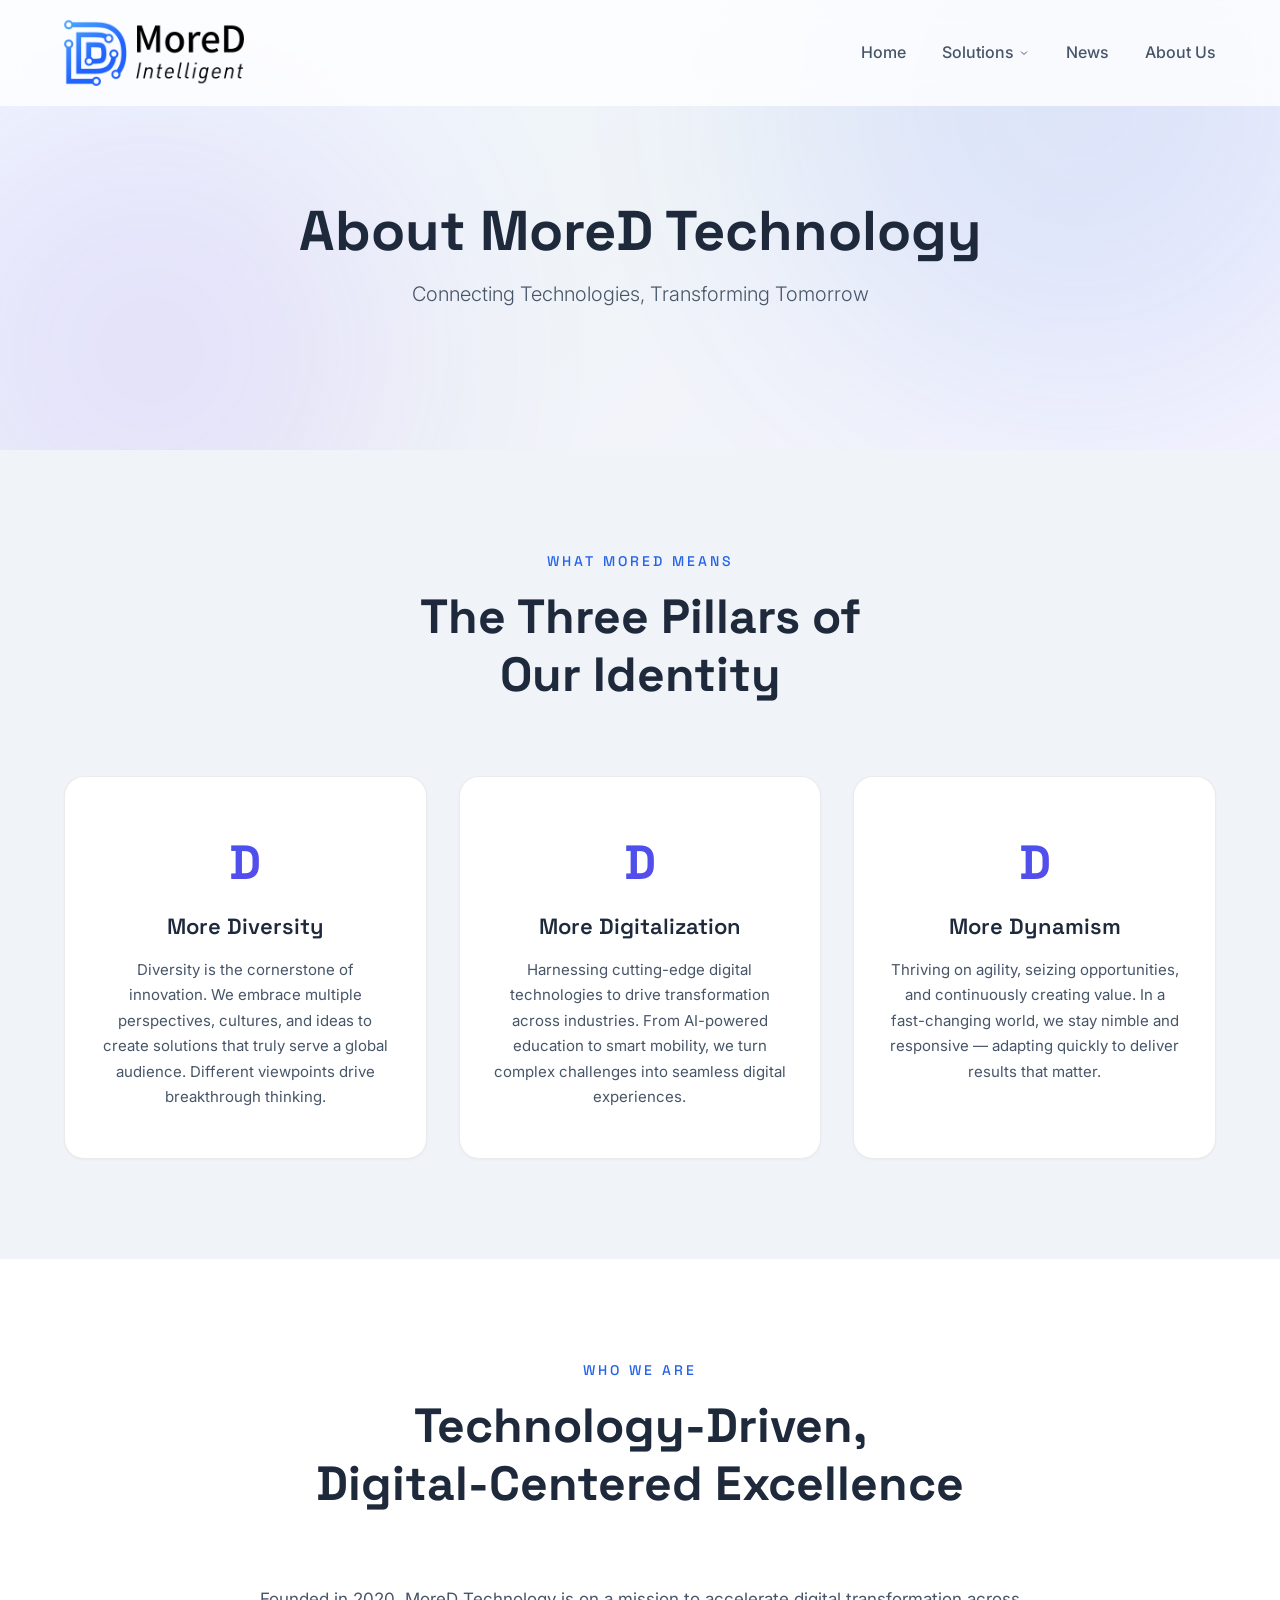
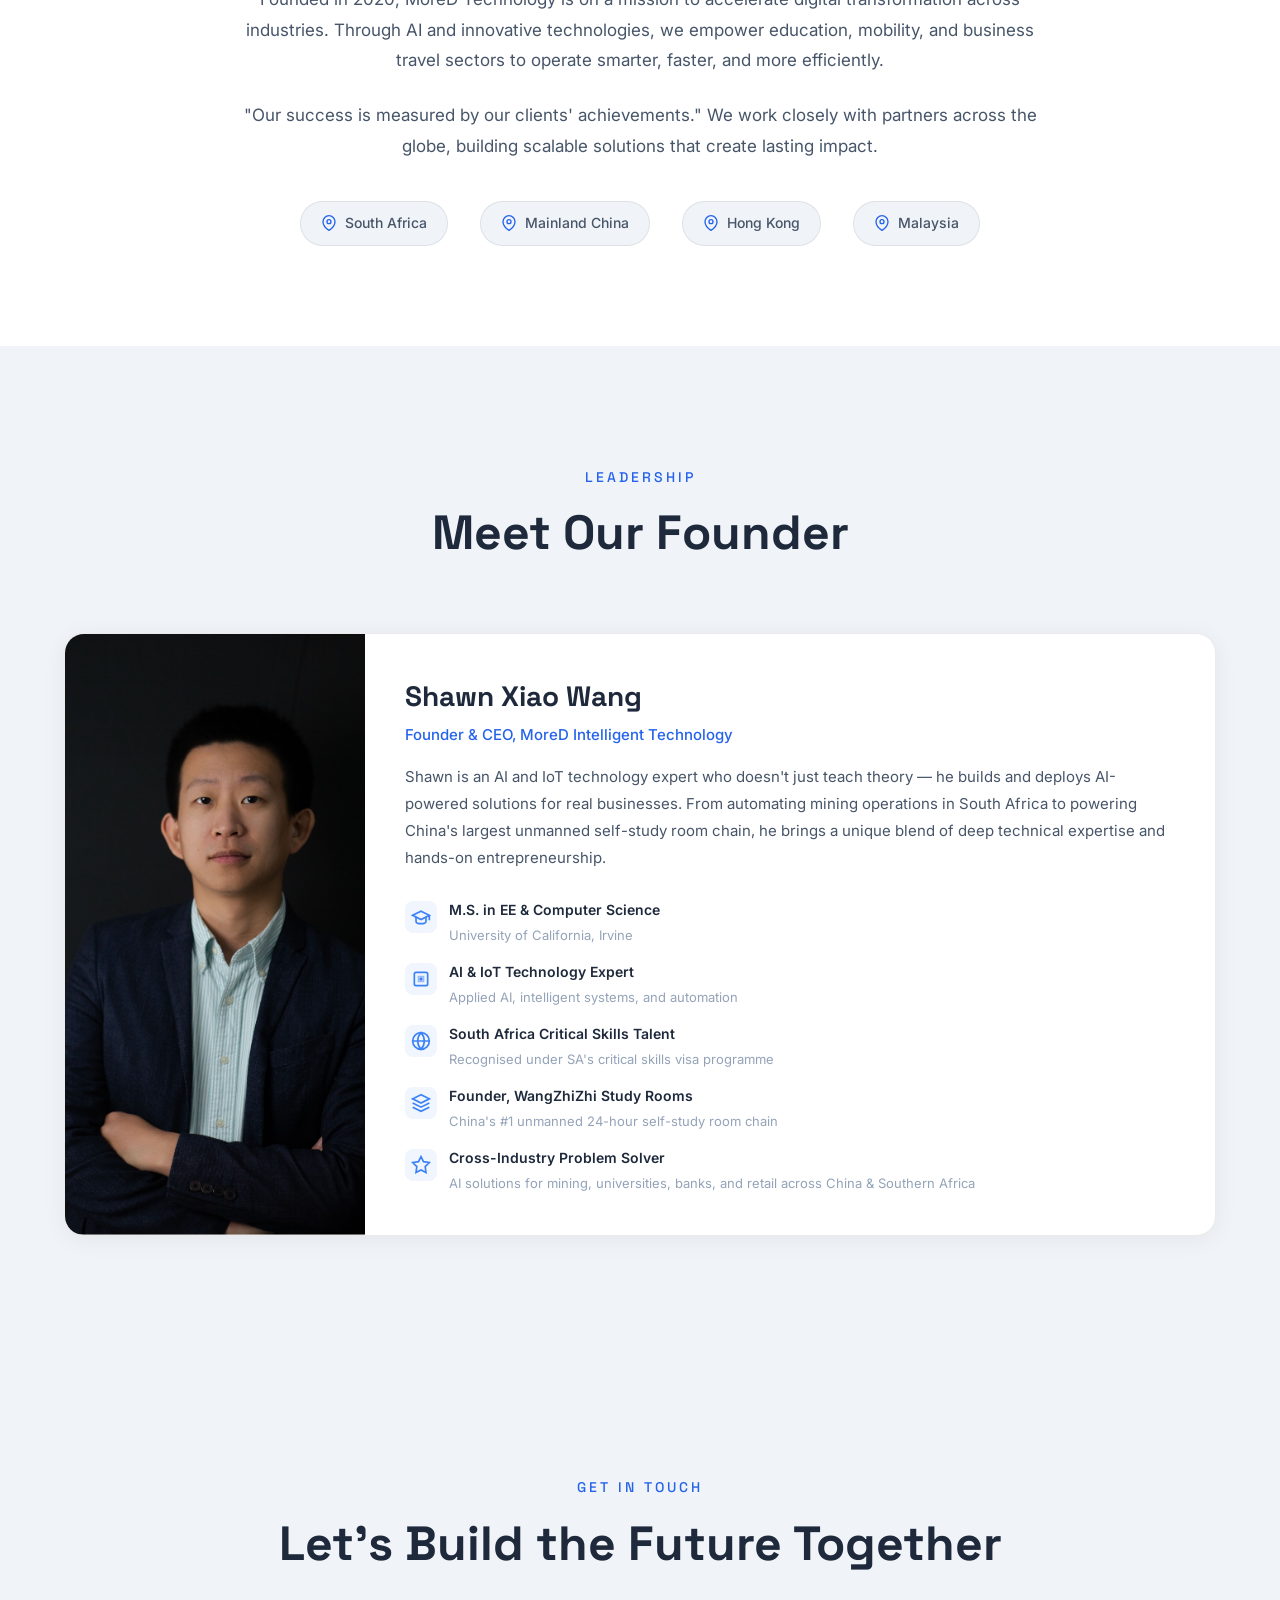
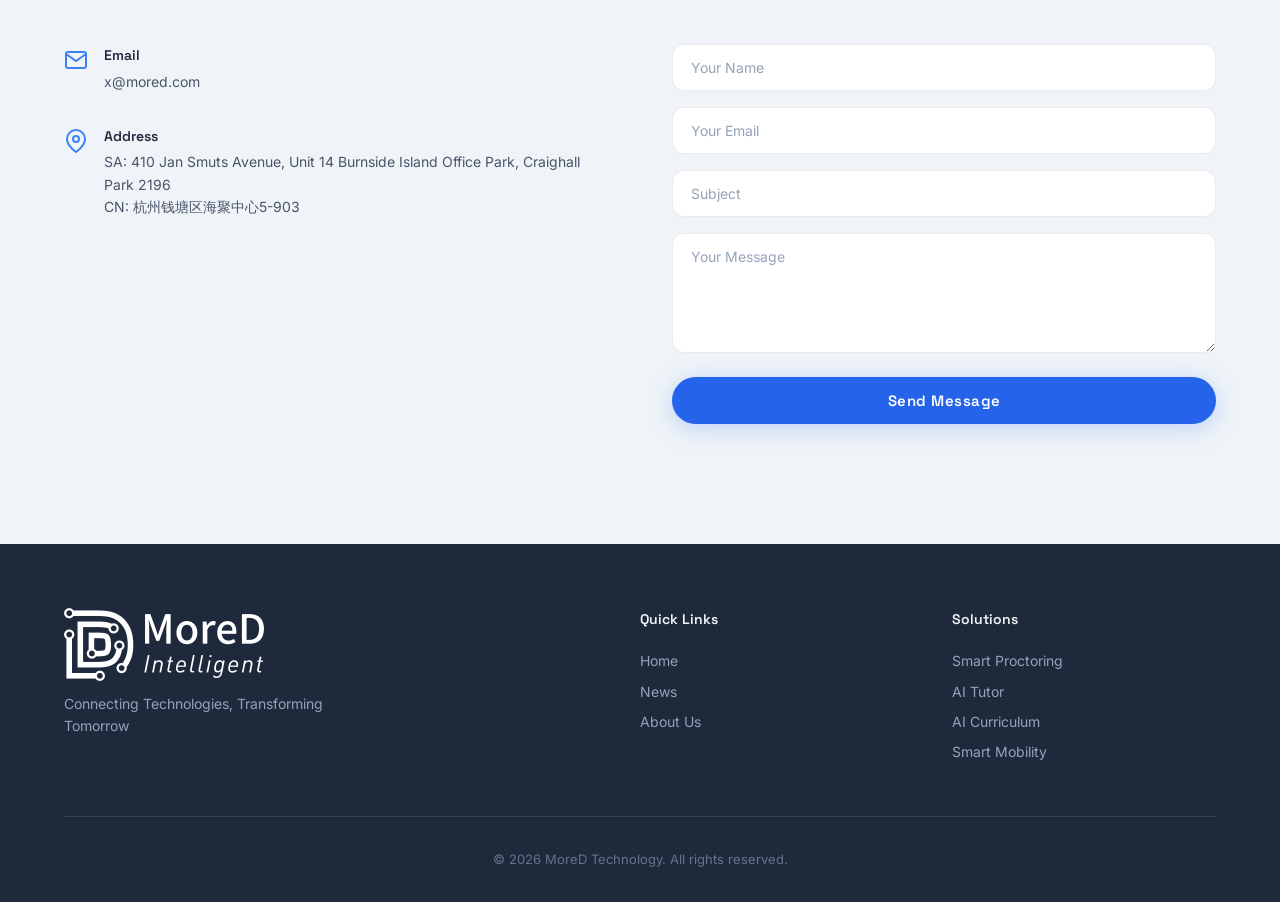
==== commit 6f9e2757: "Update about page contact info and remove social links Co-Authored-By: Claude Opus 4.6 (1M context) " ====
--- a/about.html
+++ b/about.html
@@ -557,7 +557,7 @@
                         </div>
                         <div>
                             <h4>Email</h4>
-                            <p>contact@moredtech.com</p>
+                            <p>x@mored.com</p>
                         </div>
                     </div>
                     <div class="contact-item">
@@ -569,22 +569,9 @@
                         </div>
                         <div>
                             <h4>Address</h4>
-                            <p>To be updated</p>
-                        </div>
-                    </div>
-                    <div class="contact-socials">
-                        <a href="#" class="social-link" aria-label="LinkedIn">
-                            <svg viewBox="0 0 24 24" fill="none" stroke="currentColor" stroke-width="2">
-                                <path d="M16 8a6 6 0 016 6v7h-4v-7a2 2 0 00-4 0v7h-4v-7a6 6 0 016-6z"/>
-                                <rect x="2" y="9" width="4" height="12"/>
-                                <circle cx="4" cy="4" r="2"/>
-                            </svg>
-                        </a>
-                        <a href="#" class="social-link" aria-label="Twitter">
-                            <svg viewBox="0 0 24 24" fill="none" stroke="currentColor" stroke-width="2">
-                                <path d="M4 4l11.733 16H20L8.267 4H4zM4 20l6.768-6.768M13.232 10.768L20 4"/>
-                            </svg>
-                        </a>
+                            <p>SA: 410 Jan Smuts Avenue, Unit 14 Burnside Island Office Park, Craighall Park 2196</p>
+                            <p>CN: 杭州钱塘区海聚中心5-903</p>
+                        </div>
                     </div>
                 </div>
                 <form class="contact-form fade-in" id="contact-form">
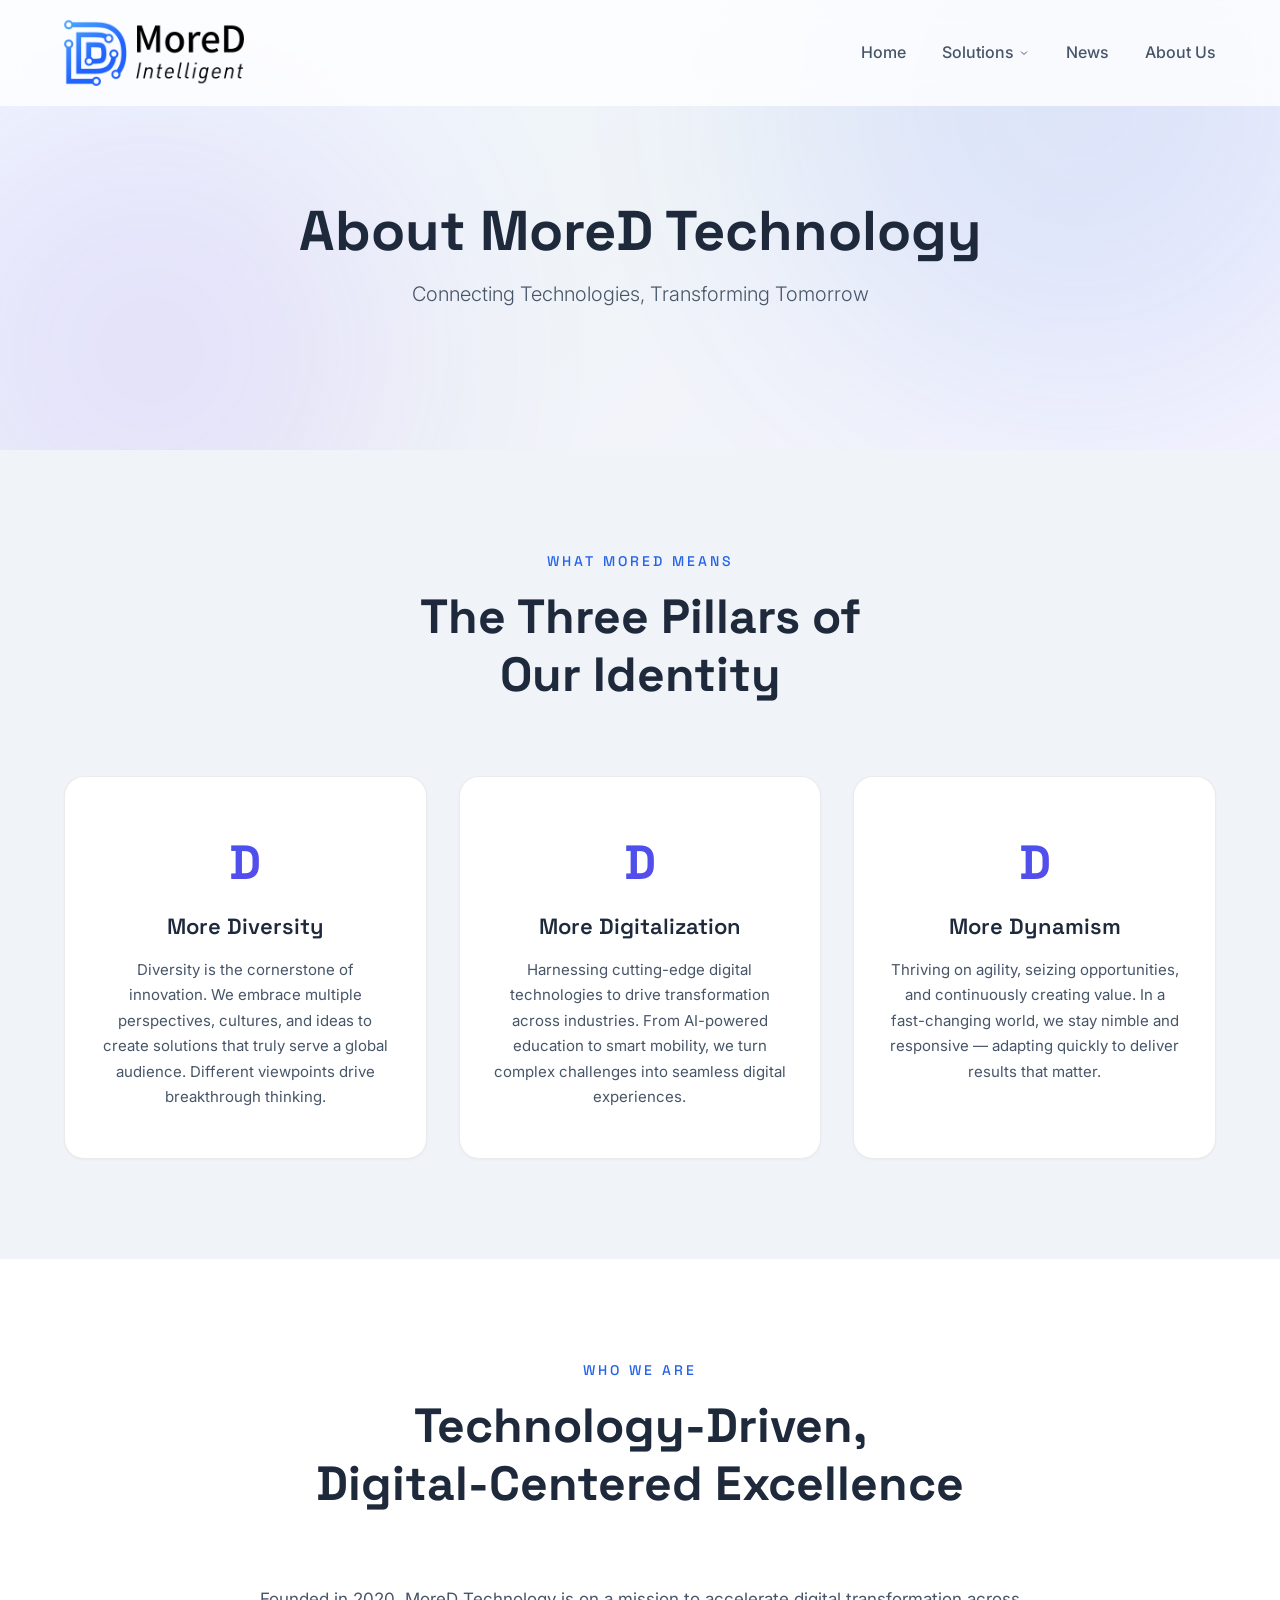
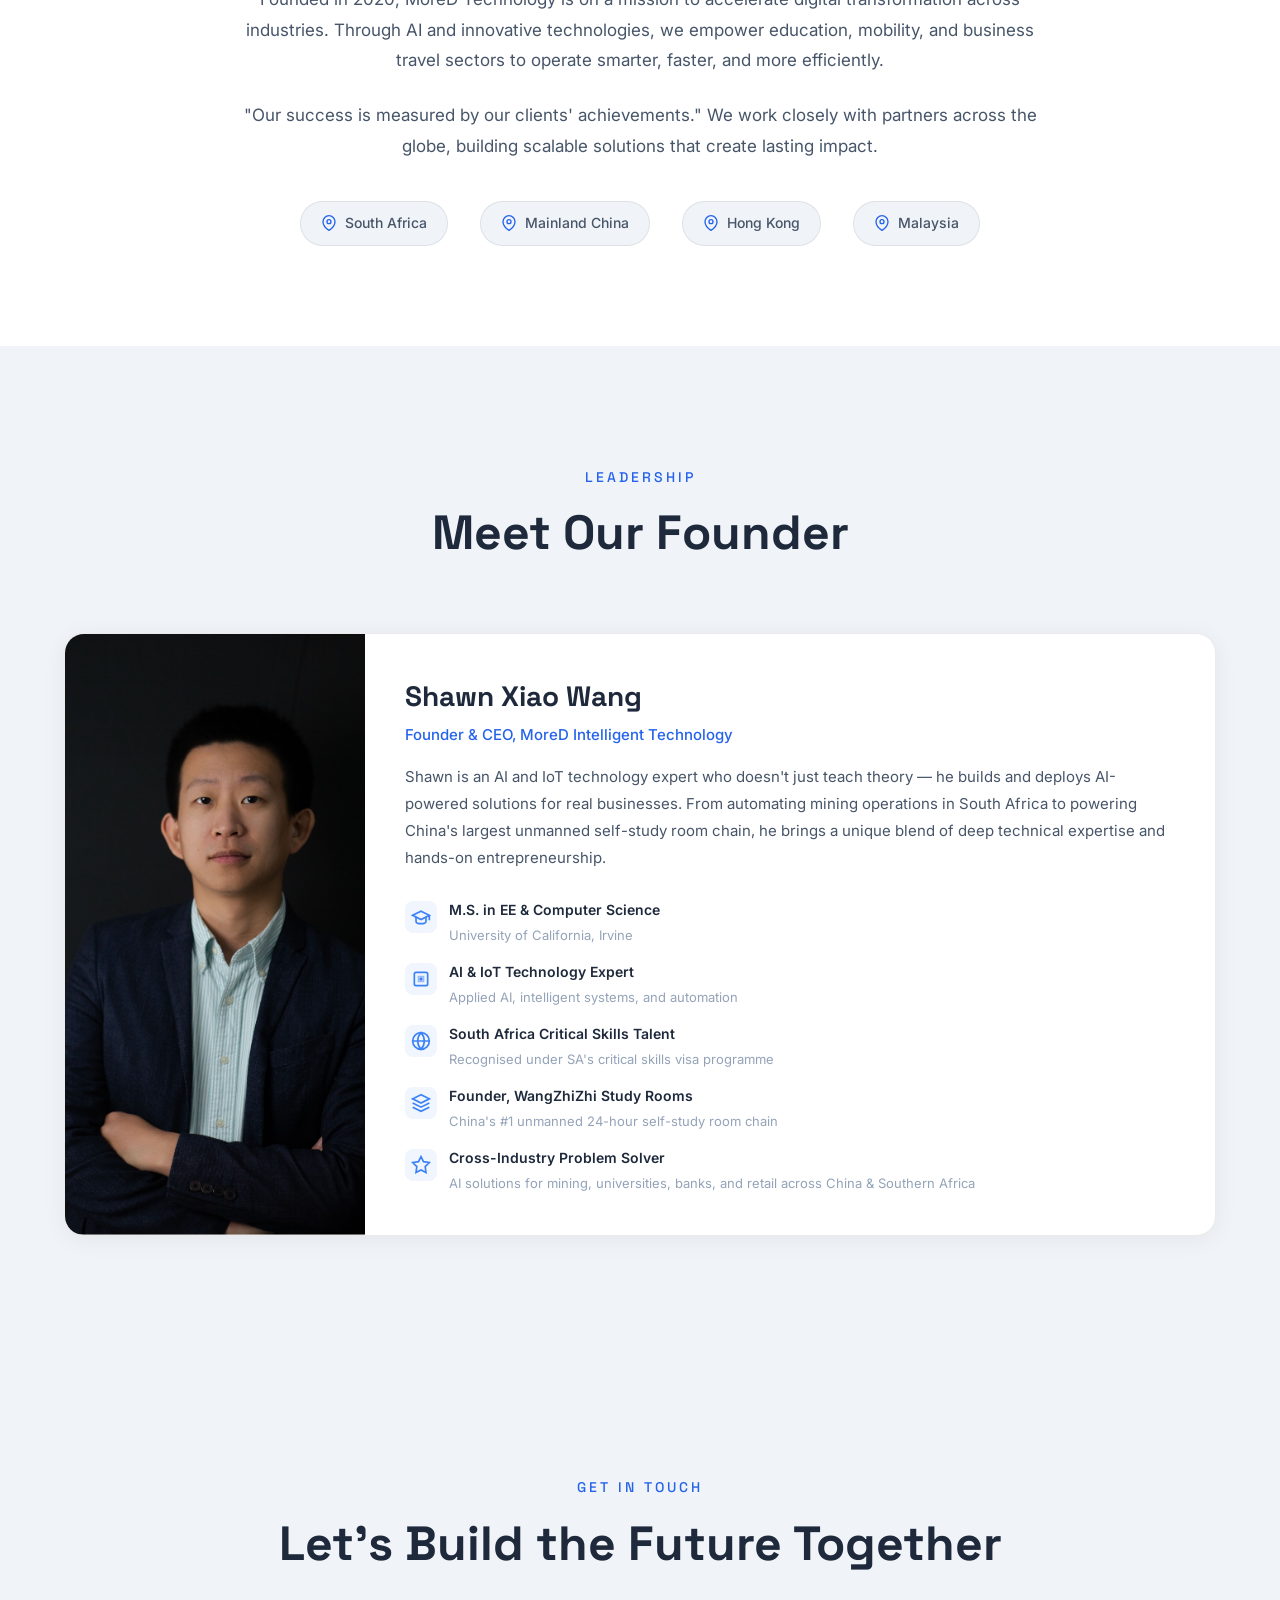
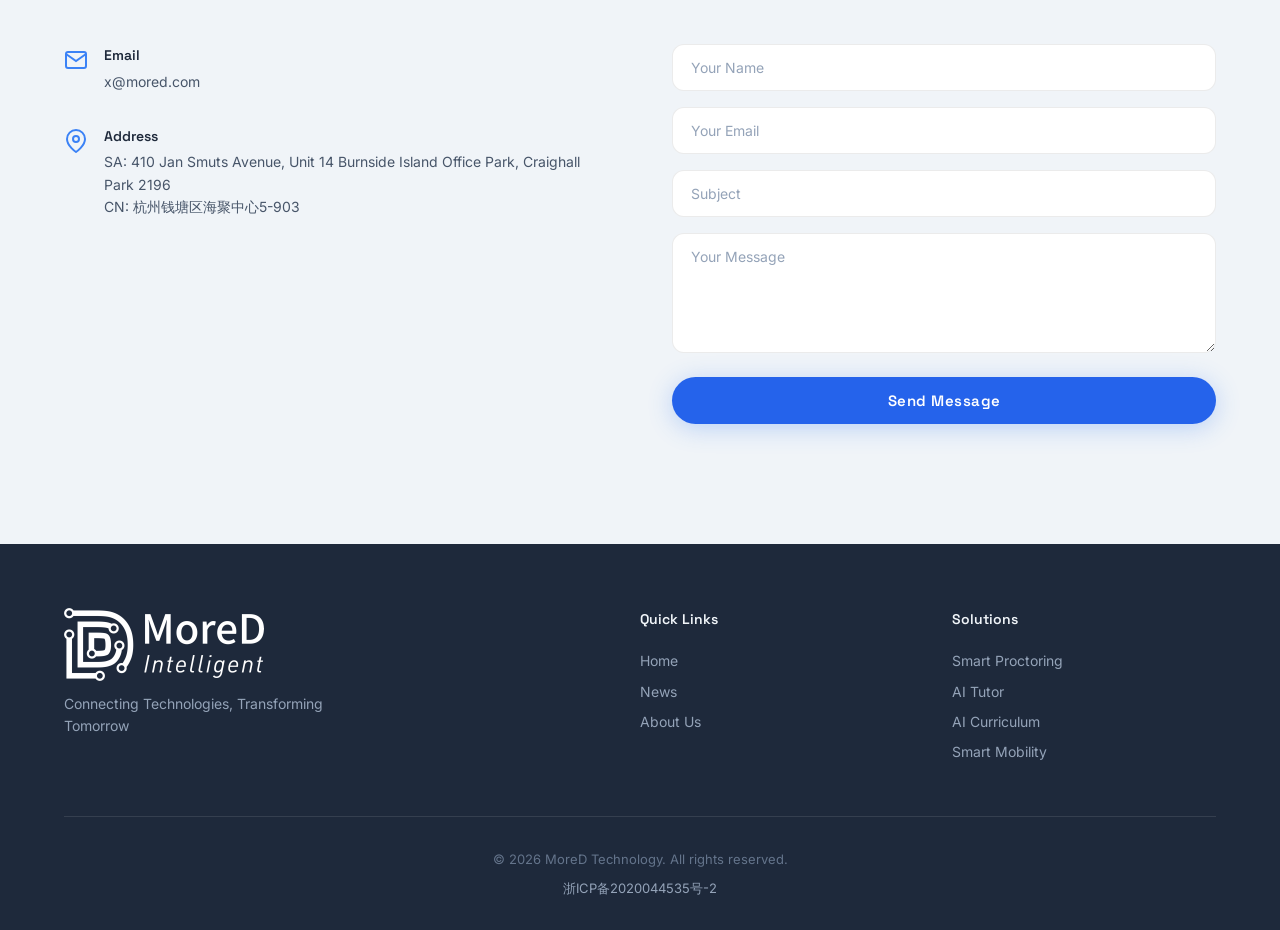
==== commit b26643d7: "Add ICP registration link to all page footers" ====
--- a/about.html
+++ b/about.html
@@ -619,6 +619,7 @@
             </div>
             <div class="footer-bottom">
                 <p>&copy; 2026 MoreD Technology. All rights reserved.</p>
+                <p class="footer-icp"><a href="https://beian.miit.gov.cn/" target="_blank" rel="noopener noreferrer" lang="zh-CN">浙ICP备2020044535号-2</a></p>
             </div>
         </div>
     </footer>
--- a/css/style.css
+++ b/css/style.css
@@ -1164,6 +1164,21 @@
     color: #64748b;
 }
 
+.footer-icp {
+    margin-top: 8px;
+}
+
+.footer-icp a {
+    color: #94a3b8;
+}
+
+.footer-icp a:hover,
+.footer-icp a:focus-visible {
+    color: #60a5fa;
+    text-decoration: underline;
+    text-underline-offset: 3px;
+}
+
 /* ===========================
    Animations (Fade In)
    =========================== */
@@ -1404,4 +1419,4 @@
     .mobile-submenu a {
         font-size: 16px;
     }
-}+}
